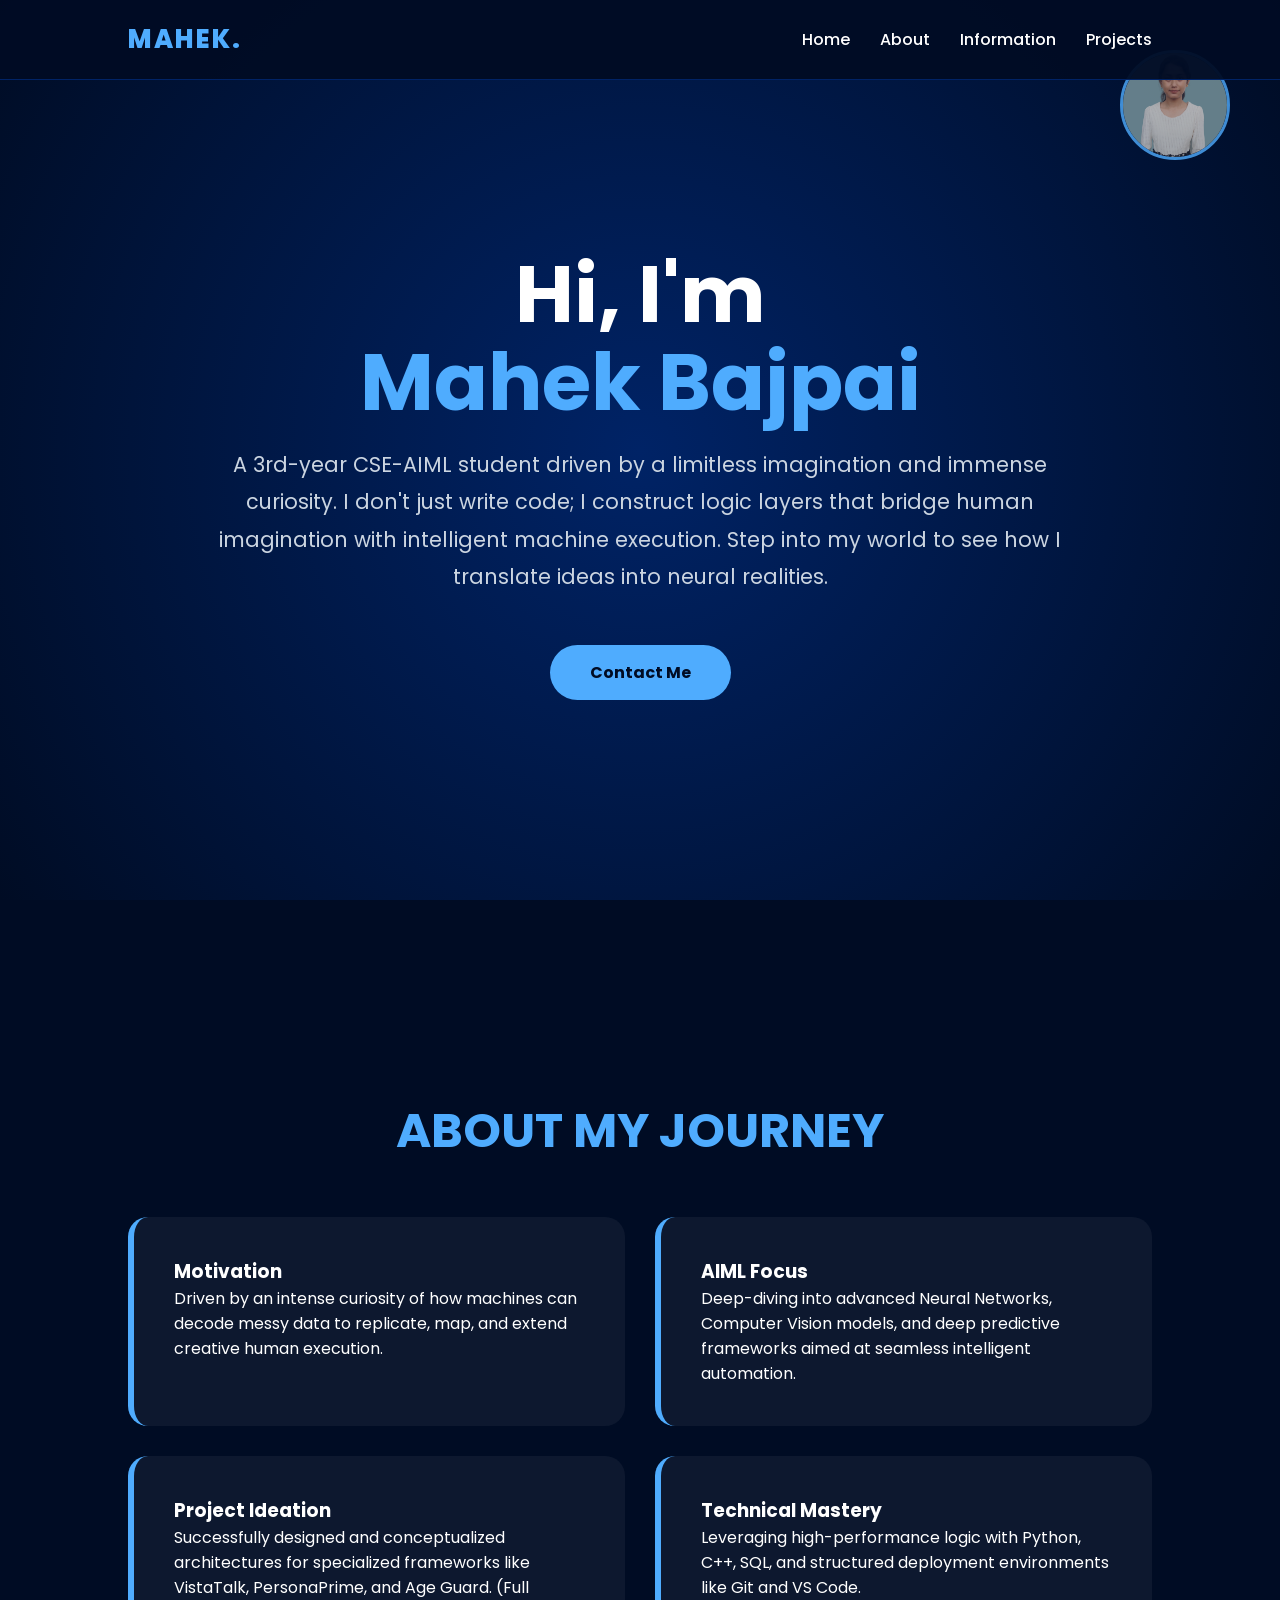
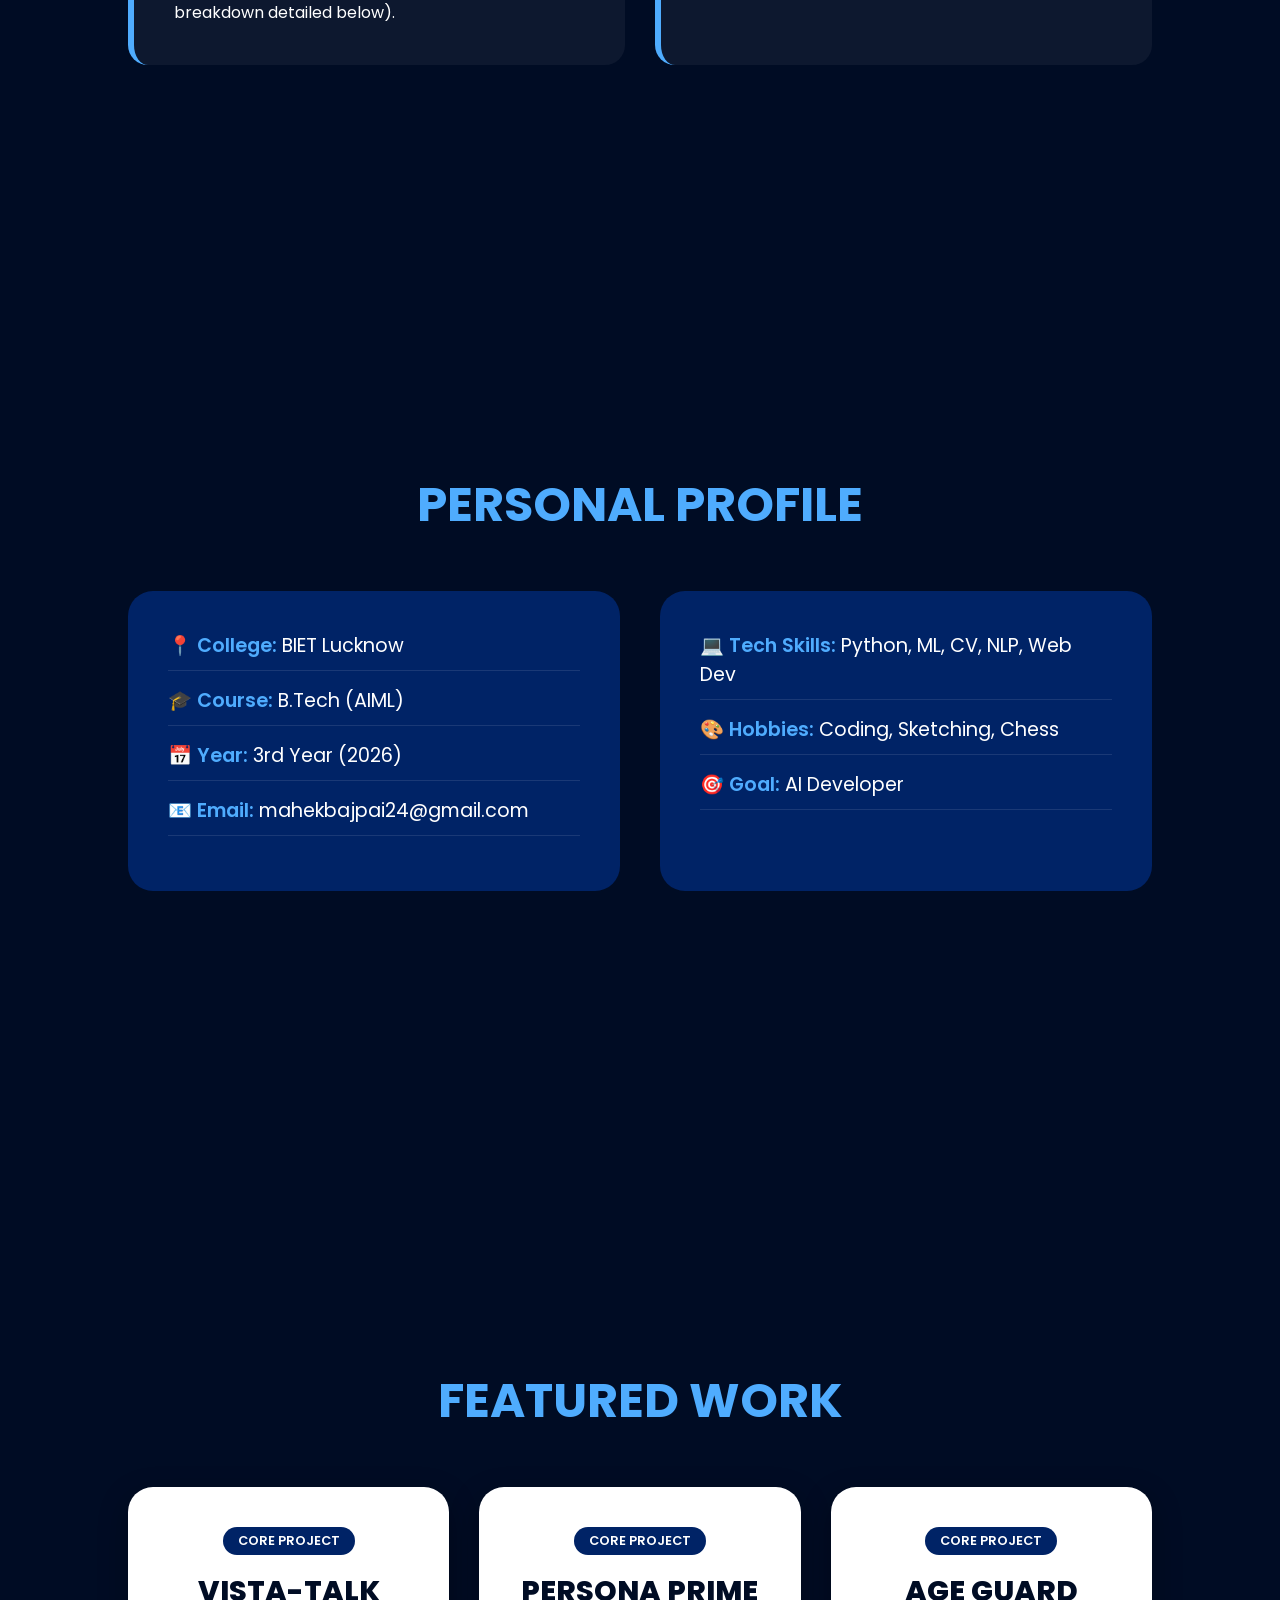
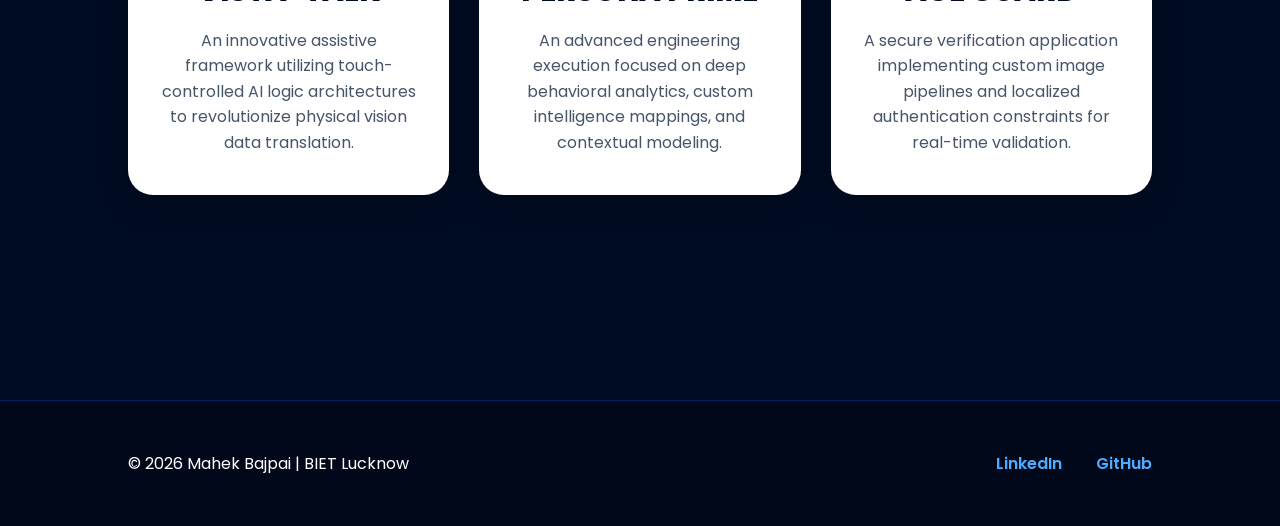
==== index.html @ 1ddf237e "Rename portfolio.html to index.html" ====
<!DOCTYPE html>
<html lang="en">
<head>
    <meta charset="UTF-8">
    <meta name="viewport" content="width=device-width, initial-scale=1.0">
    <title>Mahek Bajpai | Portfolio</title>
    <link rel="stylesheet" href="style.css">
    <link href="https://fonts.googleapis.com/css2?family=Poppins:wght@300;400;600;800&display=swap" rel="stylesheet">
</head>
<body>

    <nav>
        <div class="logo">MAHEK.</div>
        <ul>
            <li><a href="#home">Home</a></li>
            <li><a href="#about">About</a></li>
            <li><a href="#info">Information</a></li>
            <li><a href="#projects">Projects</a></li>
        </ul>
    </nav>

    <section class="hero" id="home">
        <div class="hero-container">
            <div class="hero-text-center">
                <h1>Hi, I'm <br><span>Mahek Bajpai</span> </h1>
                <p>A 3rd-year CSE-AIML student driven by a limitless imagination and immense curiosity. I don't just write code; I construct logic layers that bridge human imagination with intelligent machine execution. Step into my world to see how I translate ideas into neural realities.</p>
                <div class="hero-btns">
                    <a href="mailto:mahekbajpai24@gmail.com" class="btn">Contact Me</a>
                </div>
            </div>
            <div class="hero-image-mini">
                <img src="tria.jpg.png" alt="Mahek">
            </div>
        </div>
    </section>

    <section class="about" id="about">
        <h2 class="section-title">About My Journey</h2>
        <div class="about-grid">
            <div class="about-card">
                <h3>Motivation</h3>
                <p>Driven by an intense curiosity of how machines can decode messy data to replicate, map, and extend creative human execution.</p>
            </div>
            <div class="about-card">
                <h3>AIML Focus</h3>
                <p>Deep-diving into advanced Neural Networks, Computer Vision models, and deep predictive frameworks aimed at seamless intelligent automation.</p>
            </div>
            <div class="about-card">
                <h3>Project Ideation</h3>
                <p>Successfully designed and conceptualized architectures for specialized frameworks like VistaTalk, PersonaPrime, and Age Guard. (Full breakdown detailed below).</p>
            </div>
            <div class="about-card">
                <h3>Technical Mastery</h3>
                <p>Leveraging high-performance logic with Python, C++, SQL, and structured deployment environments like Git and VS Code.</p>
            </div>
        </div>
    </section>

    <section class="info-section" id="info">
        <h2 class="section-title">Personal Profile</h2>
        <div class="info-container">
            <div class="info-box">
                <div class="info-row"><span>📍 College:</span> BIET Lucknow</div>
                <div class="info-row"><span>🎓 Course:</span> B.Tech (AIML)</div>
                <div class="info-row"><span>📅 Year:</span> 3rd Year (2026)</div>
                <div class="info-row"><span>📧 Email:</span> mahekbajpai24@gmail.com</div>
            </div>
            <div class="info-box">
                <div class="info-row"><span>💻 Tech Skills:</span> Python, ML, CV, NLP, Web Dev</div>
                <div class="info-row"><span>🎨 Hobbies:</span> Coding, Sketching, Chess</div>
                <div class="info-row"><span>🎯 Goal:</span> AI Developer</div>
            </div>
        </div>
    </section>

    <section class="projects" id="projects">
        <h2 class="section-title">Featured Work</h2>
        <div class="project-grid-container">
            <div class="pro-card">
                <div class="pro-tag">Core Project</div>
                <h3>VISTA-TALK</h3>
                <p>An innovative assistive framework utilizing touch-controlled AI logic architectures to revolutionize physical vision data translation.</p>
            </div>
            <div class="pro-card">
                <div class="pro-tag">Core Project</div>
                <h3>PERSONA PRIME</h3>
                <p>An advanced engineering execution focused on deep behavioral analytics, custom intelligence mappings, and contextual modeling.</p>
            </div>
            <div class="pro-card">
                <div class="pro-tag">Core Project</div>
                <h3>AGE GUARD</h3>
                <p>A secure verification application implementing custom image pipelines and localized authentication constraints for real-time validation.</p>
            </div>
        </div>
    </section>

    <footer>
        <div class="footer-wrap">
            <p>&copy; 2026 Mahek Bajpai | BIET Lucknow</p>
            <div class="footer-socials">
                <a href="https://linkedin.com/in/mahek-bajpai-96304b403" target="_blank">LinkedIn</a>
                <a href="https://github.com/logiclayer0" target="_blank">GitHub</a>
            </div>
        </div>
    </footer>

</body>
</html>
---- style.css ----
* {
    margin: 0;
    padding: 0;
    box-sizing: border-box;
    font-family: 'Poppins', sans-serif;
}

html {
    scroll-behavior: smooth;
}

:root {
    --primary: #002366;
    --secondary: #000c24;
    --accent: #4facfe;
}

body {
    background-color: var(--secondary);
    color: white;
}

nav {
    position: fixed;
    top: 0;
    width: 100%;
    display: flex;
    justify-content: space-between;
    align-items: center;
    padding: 20px 10%;
    background: rgba(0, 12, 36, 0.95);
    border-bottom: 1px solid var(--primary);
    z-index: 1000;
}

.logo {
    color: var(--accent);
    font-weight: 800;
    font-size: 1.6rem;
    letter-spacing: 2px;
}

nav ul {
    display: flex;
    list-style: none;
    gap: 30px;
}

nav ul li a {
    text-decoration: none;
    color: white;
    font-weight: 500;
    transition: 0.3s;
}

nav ul li a:hover {
    color: var(--accent);
}

section {
    min-height: 100vh;
    padding: 100px 10% 40px;
    display: flex;
    flex-direction: column;
    align-items: center;
    justify-content: center;
}

.section-title {
    font-size: 3rem;
    color: var(--accent);
    margin-bottom: 50px;
    text-transform: uppercase;
    text-align: center;
}

/* Original Hero Layout with Corner Photo */
.hero {
    background: radial-gradient(circle at center, var(--primary), var(--secondary));
    text-align: center;
    position: relative;
}

.hero-container {
    display: flex;
    flex-direction: column;
    align-items: center;
    justify-content: center;
    width: 100%;
    height: 100%;
}

.hero-text-center {
    max-width: 900px;
    z-index: 2;
}

.hero-text-center h1 {
    font-size: 5rem;
    line-height: 1.1;
    margin-bottom: 20px;
}

.hero-text-center h1 span {
    color: var(--accent);
}

.hero-text-center p {
    font-size: 1.3rem;
    color: #cbd5e1;
    line-height: 1.8;
    margin-bottom: 40px;
}

.hero-image-mini {
    position: absolute;
    top: 50px;
    right: 50px;
}

.hero-image-mini img {
    width: 110px;
    height: 110px;
    border-radius: 50%;
    border: 3px solid var(--accent);
    object-fit: cover;
    opacity: 0.8;
    transition: 0.4s;
}

.hero-image-mini img:hover {
    opacity: 1;
    transform: scale(1.1);
}

/* About Grid Styles */
.about-grid {
    display: grid;
    grid-template-columns: repeat(2, 1fr);
    gap: 30px;
    width: 100%;
}

.about-card {
    background: rgba(255, 255, 255, 0.05);
    padding: 40px;
    border-radius: 20px;
    border-left: 6px solid var(--accent);
    transition: 0.4s;
}

.about-card:hover {
    background: var(--primary);
    transform: translateY(-10px);
}

/* Info Section Styles */
.info-container {
    display: flex;
    gap: 40px;
    width: 100%;
}

.info-box {
    background: var(--primary);
    padding: 40px;
    border-radius: 25px;
    flex: 1;
}

.info-row {
    font-size: 1.2rem;
    margin-bottom: 15px;
    padding-bottom: 10px;
    border-bottom: 1px solid rgba(255, 255, 255, 0.1);
}

.info-row span {
    color: var(--accent);
    font-weight: 600;
}

/* Projects Section Grid Container */
.project-grid-container {
    display: grid;
    grid-template-columns: repeat(auto-fit, minmax(300px, 1fr));
    gap: 30px;
    width: 100%;
    max-width: 1200px;
}

.pro-card {
    background: white;
    color: var(--secondary);
    padding: 40px 30px;
    border-radius: 25px;
    text-align: center;
    transition: 0.4s;
    display: flex;
    flex-direction: column;
    justify-content: center;
    align-items: center;
    box-shadow: 0 10px 30px rgba(0, 0, 0, 0.3);
}

.pro-card:hover {
    transform: translateY(-5px);
    box-shadow: 0 15px 35px rgba(79, 172, 254, 0.2);
}

.pro-tag {
    background: var(--primary);
    color: white;
    padding: 5px 15px;
    border-radius: 20px;
    font-size: 0.8rem;
    font-weight: 600;
    margin-bottom: 15px;
    text-transform: uppercase;
}

.pro-card h3 {
    margin-bottom: 15px;
    font-size: 1.8rem;
    color: var(--secondary);
    font-weight: 800;
}

.pro-card p {
    font-size: 1rem;
    line-height: 1.6;
    color: #475569;
}

/* Button Component Base Styles */
.btn {
    display: inline-block;
    text-decoration: none;
    padding: 15px 40px;
    background: var(--accent);
    color: var(--secondary);
    border: none;
    border-radius: 50px;
    font-weight: bold;
    cursor: pointer;
    margin: 10px 0;
    transition: 0.3s;
}

.btn:hover {
    transform: translateY(-3px);
    box-shadow: 0 10px 20px rgba(79, 172, 254, 0.4);
}

/* Footer Element Area */
footer {
    padding: 50px 10%;
    background: #00081a;
    border-top: 1px solid var(--primary);
    width: 100%;
}

.footer-wrap {
    display: flex;
    justify-content: space-between;
    align-items: center;
}

.footer-socials a {
    color: var(--accent);
    text-decoration: none;
    margin-left: 30px;
    font-weight: 600;
    transition: 0.3s;
}

.footer-socials a:hover {
    text-shadow: 0 0 10px var(--accent);
}

/* Media Queries for Strict Responsiveness */
@media (max-width: 968px) {
    .hero-text-center h1 {
        font-size: 3.5rem;
    }
    .hero-image-mini {
        position: static;
        margin-bottom: 20px;
    }
    .hero-container {
        flex-direction: column-reverse;
    }
}

@media (max-width: 768px) {
    .about-grid, .info-container {
        grid-template-columns: 1fr;
        flex-direction: column;
    }
    .footer-wrap {
        flex-direction: column;
        gap: 20px;
    }
}
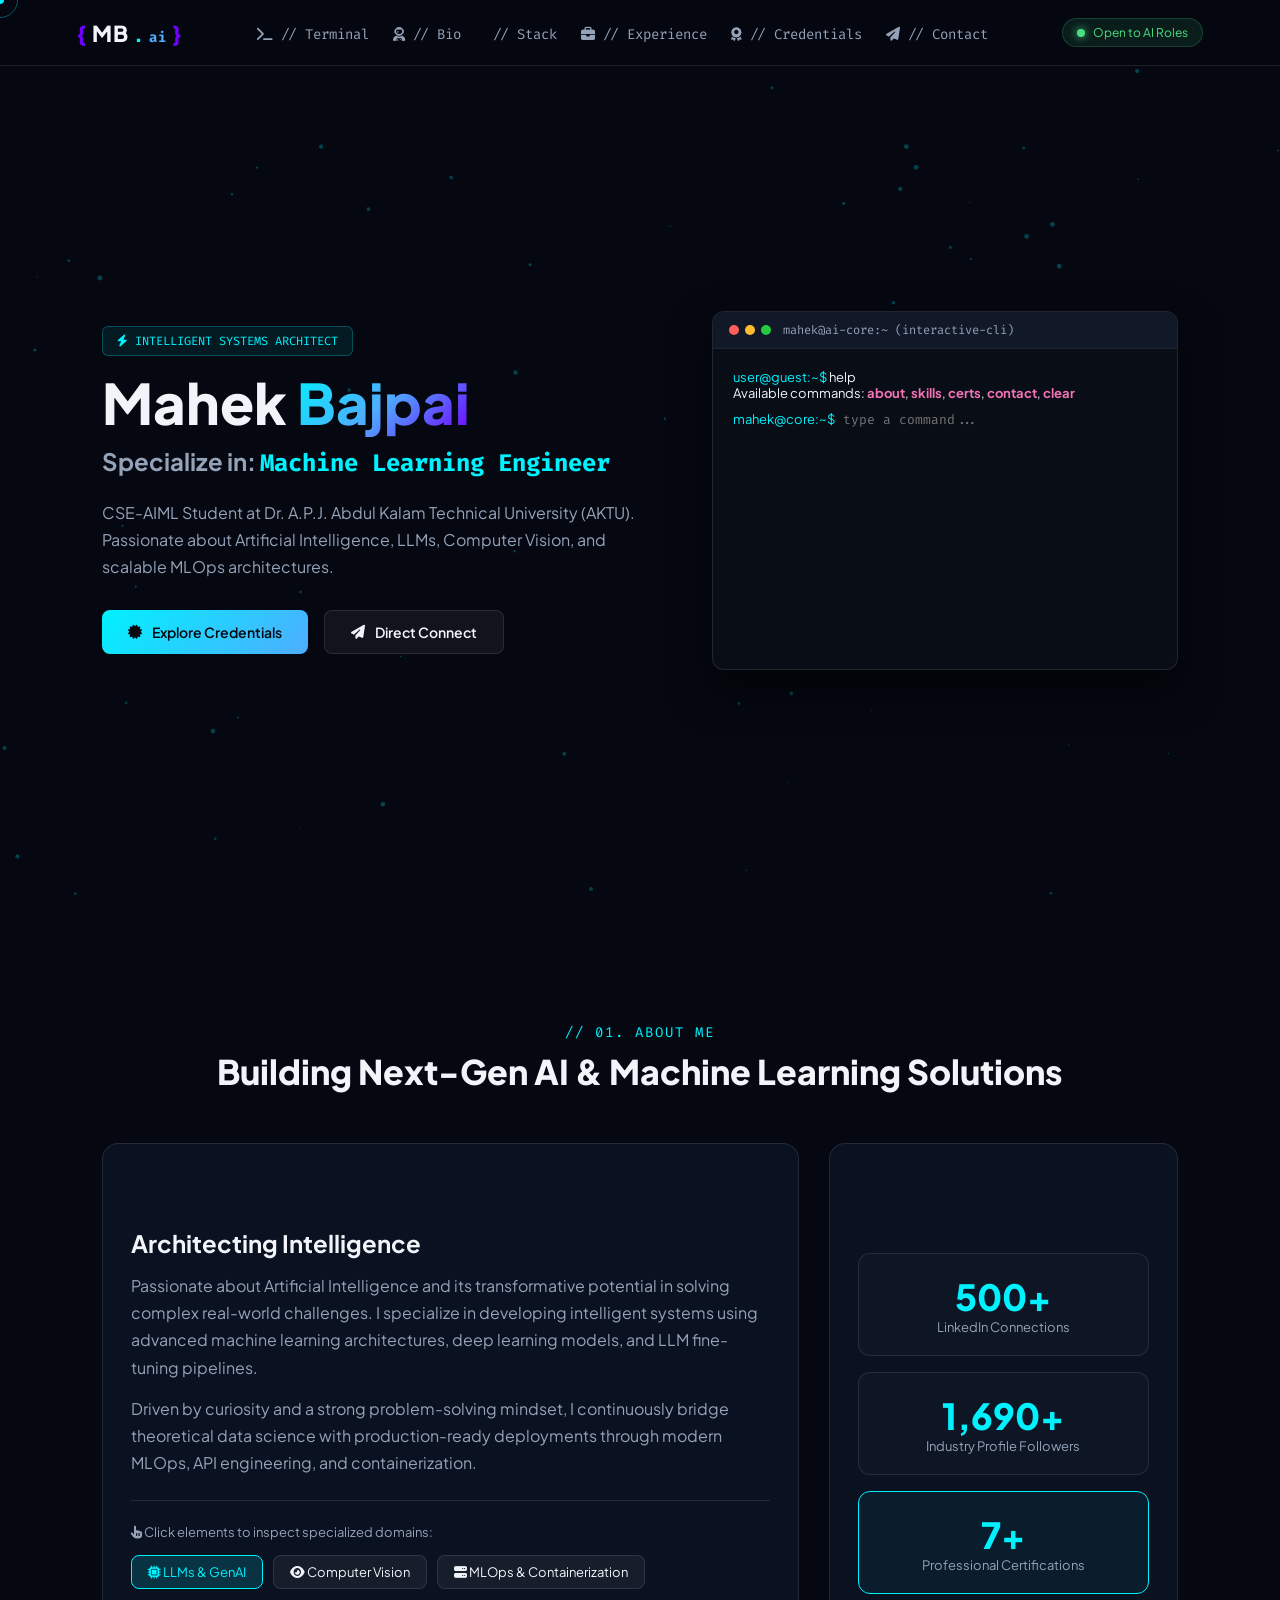
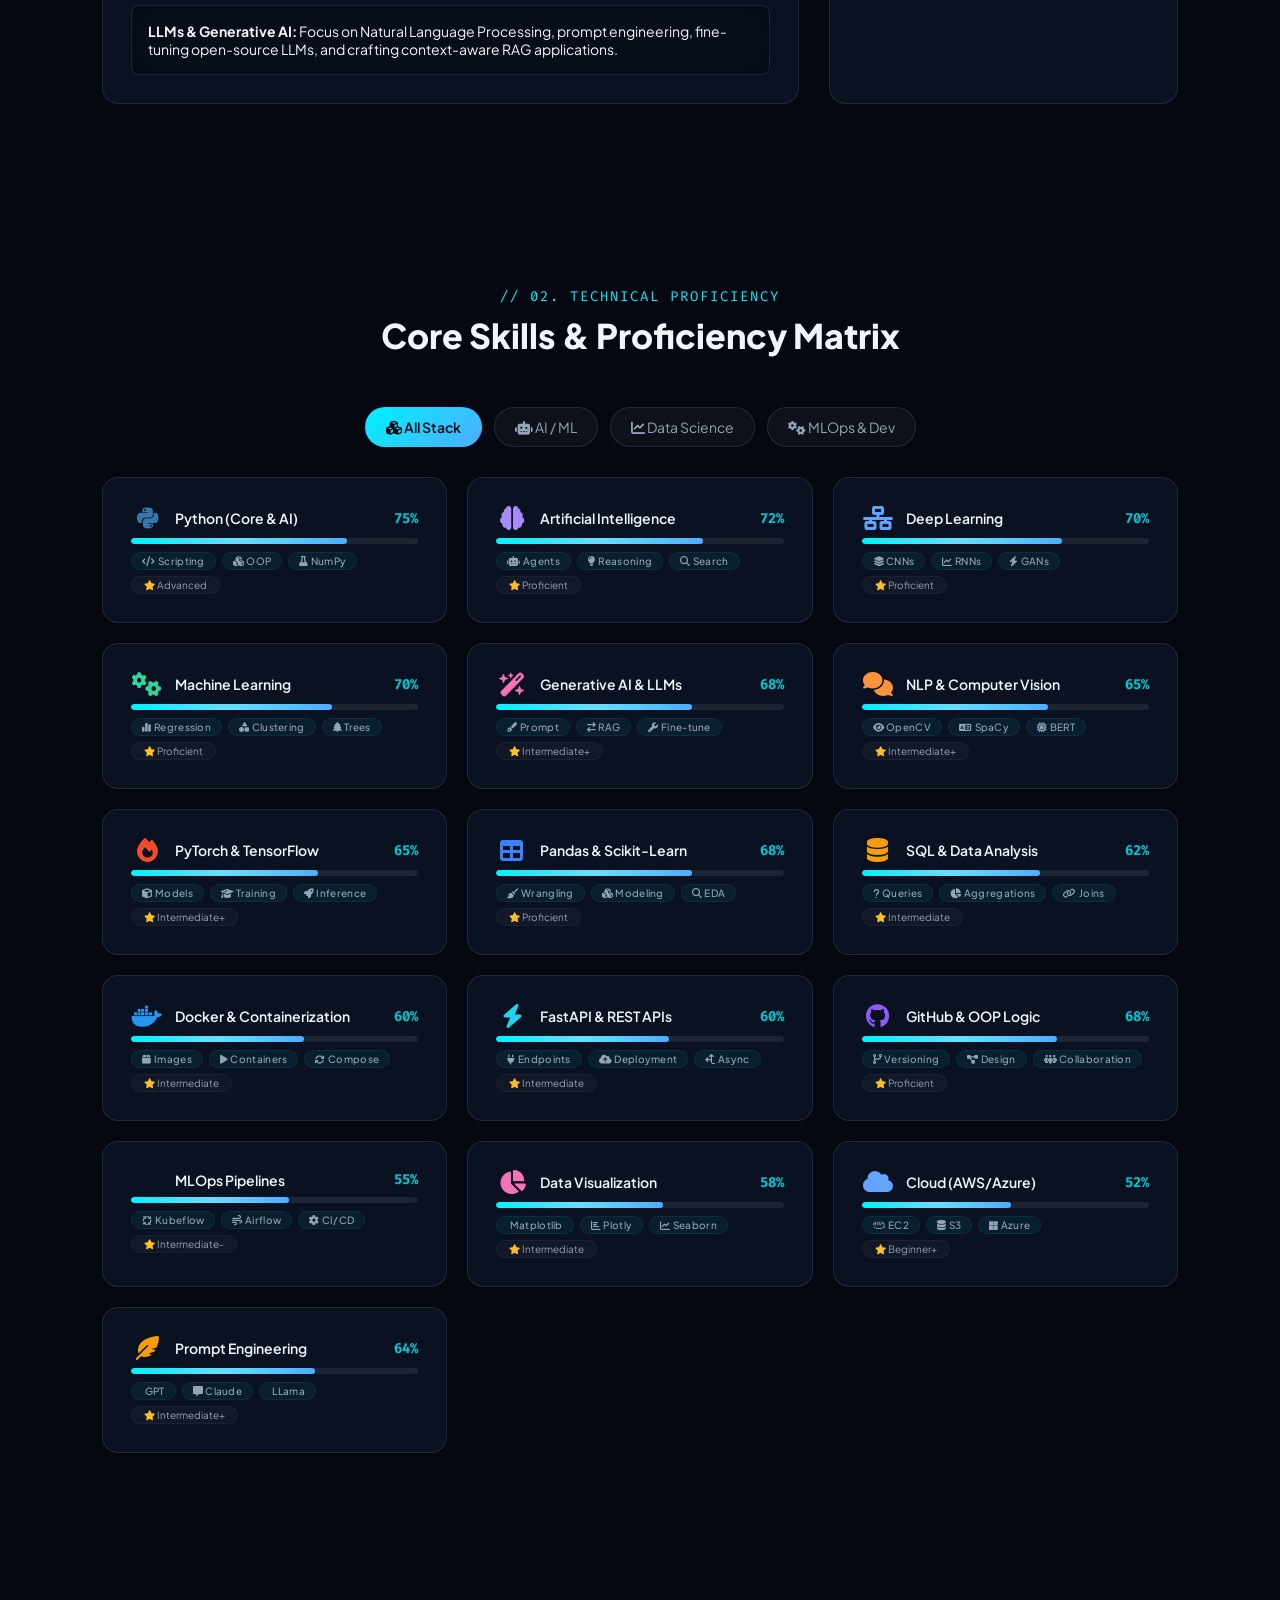
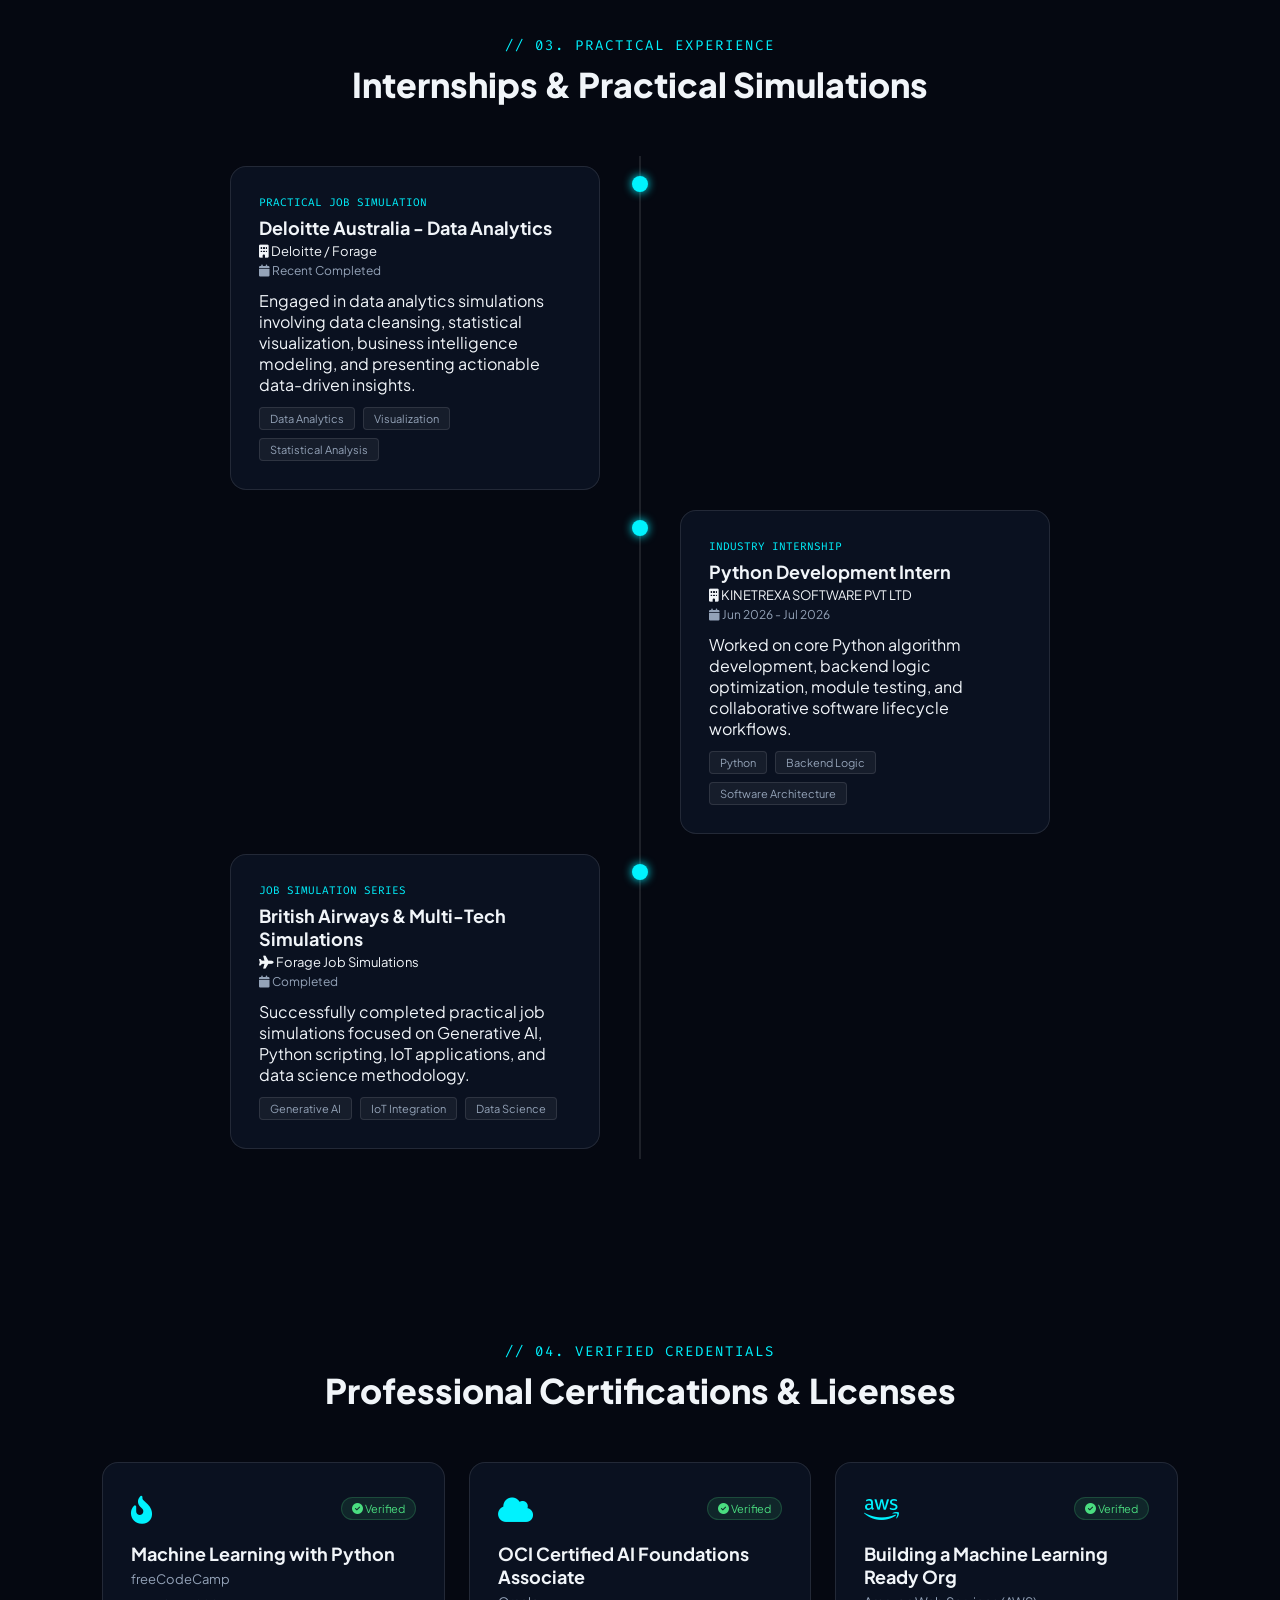
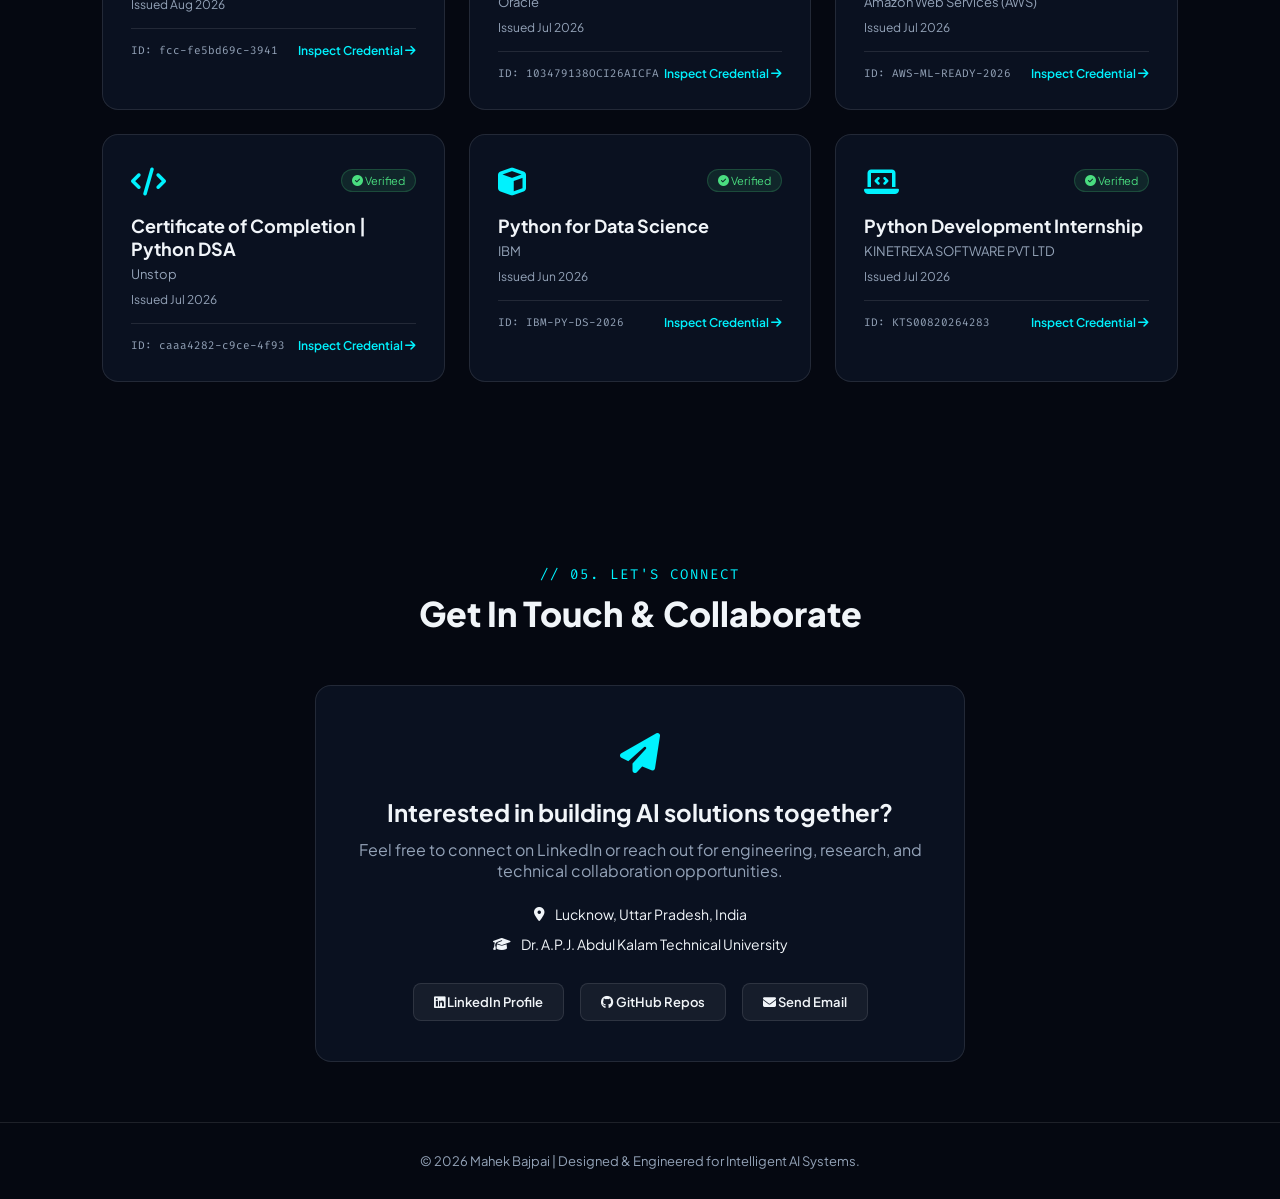
==== commit 4d28799d: "Update index.html" ====
--- a/index.html
+++ b/index.html
@@ -3,106 +3,1722 @@
 <head>
     <meta charset="UTF-8">
     <meta name="viewport" content="width=device-width, initial-scale=1.0">
-    <title>Mahek Bajpai | Portfolio</title>
-    <link rel="stylesheet" href="style.css">
-    <link href="https://fonts.googleapis.com/css2?family=Poppins:wght@300;400;600;800&display=swap" rel="stylesheet">
+    <title>Mahek Bajpai | AI & ML Specialist</title>
+    <link rel="stylesheet" href="https://cdnjs.cloudflare.com/ajax/libs/font-awesome/6.4.0/css/all.min.css">
+    <link href="https://fonts.googleapis.com/css2?family=Fira+Code:wght@400;500;700&family=Plus+Jakarta+Sans:wght@300;400;600;800&display=swap" rel="stylesheet">
+    <style>
+        :root {
+            --bg-color: #050811;
+            --card-bg: rgba(15, 23, 42, 0.65);
+            --card-border: rgba(255, 255, 255, 0.1);
+            --primary: #00f2fe;
+            --primary-glow: rgba(0, 242, 254, 0.35);
+            --secondary: #4facfe;
+            --accent-purple: #7000ff;
+            --text: #f1f5f9;
+            --text-dim: #94a3b8;
+            --font-main: 'Plus Jakarta Sans', sans-serif;
+            --font-code: 'Fira Code', monospace;
+        }
+
+        * {
+            margin: 0;
+            padding: 0;
+            box-sizing: border-box;
+            font-family: var(--font-main);
+            scroll-behavior: smooth;
+        }
+
+        body {
+            background-color: var(--bg-color);
+            color: var(--text);
+            overflow-x: hidden;
+            position: relative;
+        }
+
+        #cursor-dot, #cursor-outline {
+            pointer-events: none;
+            position: fixed;
+            top: 0;
+            left: 0;
+            transform: translate(-50%, -50%);
+            border-radius: 50%;
+            z-index: 9999;
+            transition: transform 0.15s ease-out, opacity 0.15s ease-out;
+        }
+
+        #cursor-dot {
+            width: 8px;
+            height: 8px;
+            background-color: var(--primary);
+        }
+
+        #cursor-outline {
+            width: 36px;
+            height: 36px;
+            border: 1px solid var(--primary-glow);
+        }
+
+        #bg-canvas {
+            position: fixed;
+            top: 0;
+            left: 0;
+            width: 100vw;
+            height: 100vh;
+            z-index: -1;
+        }
+
+        .navbar {
+            display: flex;
+            justify-content: space-between;
+            align-items: center;
+            padding: 18px 6%;
+            position: fixed;
+            width: 100%;
+            top: 0;
+            background: rgba(5, 8, 17, 0.85);
+            backdrop-filter: blur(16px);
+            border-bottom: 1px solid var(--card-border);
+            z-index: 1000;
+        }
+
+        .logo {
+            font-size: 22px;
+            font-weight: 800;
+            letter-spacing: 1px;
+        }
+
+        .logo-bracket { color: var(--accent-purple); }
+        .logo-dot { color: var(--primary); }
+        .logo-tag { color: var(--secondary); font-size: 14px; font-family: var(--font-code); }
+
+        .nav-links {
+            display: flex;
+            list-style: none;
+            gap: 24px;
+        }
+
+        .nav-links a {
+            color: var(--text-dim);
+            text-decoration: none;
+            font-size: 14px;
+            font-family: var(--font-code);
+            transition: 0.3s;
+        }
+
+        .nav-links a:hover {
+            color: var(--primary);
+        }
+
+        .status-indicator {
+            font-size: 12px;
+            color: #4ade80;
+            background: rgba(74, 222, 128, 0.1);
+            border: 1px solid rgba(74, 222, 128, 0.2);
+            padding: 6px 14px;
+            border-radius: 20px;
+            display: inline-flex;
+            align-items: center;
+            gap: 8px;
+        }
+
+        .pulse {
+            width: 8px;
+            height: 8px;
+            background-color: #4ade80;
+            border-radius: 50%;
+            box-shadow: 0 0 8px #4ade80;
+            animation: pulse-animation 1.5s infinite;
+        }
+
+        @keyframes pulse-animation {
+            0% { transform: scale(0.95); opacity: 0.7; }
+            50% { transform: scale(1.2); opacity: 1; }
+            100% { transform: scale(0.95); opacity: 0.7; }
+        }
+
+        section {
+            padding: 120px 8% 60px;
+        }
+
+        .section-header {
+            text-align: center;
+            margin-bottom: 50px;
+        }
+
+        .sub-title {
+            font-family: var(--font-code);
+            color: var(--primary);
+            font-size: 14px;
+            letter-spacing: 2px;
+        }
+
+        .main-title {
+            font-size: 34px;
+            font-weight: 800;
+            margin-top: 8px;
+        }
+
+        .glass-card {
+            background: var(--card-bg);
+            border: 1px solid var(--card-border);
+            backdrop-filter: blur(16px);
+            border-radius: 16px;
+            padding: 28px;
+            transition: all 0.4s cubic-bezier(0.175, 0.885, 0.32, 1.275);
+        }
+
+        .glass-card:hover {
+            border-color: var(--primary);
+            box-shadow: 0 10px 30px -10px var(--primary-glow);
+            transform: translateY(-6px);
+        }
+
+        .hero-section {
+            min-height: 100vh;
+            display: flex;
+            align-items: center;
+            padding-top: 140px;
+        }
+
+        .hero-container {
+            display: grid;
+            grid-template-columns: 1.1fr 0.9fr;
+            gap: 40px;
+            width: 100%;
+            align-items: center;
+        }
+
+        .badge-glitch {
+            display: inline-block;
+            font-family: var(--font-code);
+            font-size: 12px;
+            color: var(--primary);
+            background: rgba(0, 242, 254, 0.08);
+            border: 1px solid rgba(0, 242, 254, 0.25);
+            padding: 6px 14px;
+            border-radius: 6px;
+            margin-bottom: 16px;
+        }
+
+        .hero-text-side h1 {
+            font-size: 56px;
+            font-weight: 800;
+            line-height: 1.1;
+            margin-bottom: 12px;
+        }
+
+        .gradient-text {
+            background: linear-gradient(135deg, var(--primary), var(--secondary), var(--accent-purple));
+            -webkit-background-clip: text;
+            -webkit-text-fill-color: transparent;
+        }
+
+        .hero-text-side h2 {
+            font-size: 24px;
+            color: var(--text-dim);
+            margin-bottom: 20px;
+        }
+
+        .typing-prefix { color: var(--text-dim); }
+        .typing-text { color: var(--primary); font-family: var(--font-code); }
+
+        .hero-bio-short {
+            color: var(--text-dim);
+            font-size: 16px;
+            line-height: 1.7;
+            margin-bottom: 30px;
+        }
+
+        .hero-actions {
+            display: flex;
+            gap: 16px;
+        }
+
+        .btn {
+            padding: 12px 26px;
+            border-radius: 8px;
+            text-decoration: none;
+            font-weight: 600;
+            font-size: 14px;
+            display: inline-flex;
+            align-items: center;
+            gap: 10px;
+            transition: 0.3s;
+            cursor: pointer;
+        }
+
+        .primary-btn {
+            background: linear-gradient(135deg, var(--primary), var(--secondary));
+            color: #050811;
+            border: none;
+        }
+
+        .primary-btn:hover {
+            box-shadow: 0 0 20px var(--primary-glow);
+            transform: translateY(-2px);
+        }
+
+        .glass-btn {
+            background: rgba(255, 255, 255, 0.05);
+            border: 1px solid var(--card-border);
+            color: var(--text);
+        }
+
+        .glass-btn:hover {
+            border-color: var(--primary);
+            color: var(--primary);
+        }
+
+        .terminal-window {
+            background: #090d16;
+            border: 1px solid var(--card-border);
+            border-radius: 12px;
+            overflow: hidden;
+            box-shadow: 0 20px 40px rgba(0, 0, 0, 0.6);
+        }
+
+        .terminal-header {
+            background: #111827;
+            padding: 10px 16px;
+            display: flex;
+            align-items: center;
+            gap: 12px;
+            border-bottom: 1px solid rgba(255, 255, 255, 0.05);
+        }
+
+        .term-dots { display: flex; gap: 6px; }
+        .dot { width: 10px; height: 10px; border-radius: 50%; }
+        .dot.red { background-color: #ff5f56; }
+        .dot.yellow { background-color: #ffbd2e; }
+        .dot.green { background-color: #27c93f; }
+
+        .term-title {
+            font-family: var(--font-code);
+            font-size: 12px;
+            color: var(--text-dim);
+        }
+
+        .terminal-body {
+            padding: 20px;
+            font-family: var(--font-code);
+            font-size: 13px;
+            height: 320px;
+            overflow-y: auto;
+        }
+
+        .term-prompt { color: var(--primary); }
+        .cmd-tag { color: #f472b6; font-weight: bold; }
+
+        .term-input-line {
+            display: flex;
+            align-items: center;
+            gap: 8px;
+            margin-top: 10px;
+        }
+
+        #term-input {
+            background: transparent;
+            border: none;
+            outline: none;
+            color: var(--text);
+            font-family: var(--font-code);
+            font-size: 13px;
+            width: 100%;
+        }
+
+        .about-grid {
+            display: grid;
+            grid-template-columns: 2fr 1fr;
+            gap: 30px;
+        }
+
+        .bio-icon {
+            font-size: 32px;
+            color: var(--primary);
+            margin-bottom: 16px;
+        }
+
+        .main-bio-card h3 {
+            font-size: 24px;
+            margin-bottom: 14px;
+        }
+
+        .main-bio-card p {
+            color: var(--text-dim);
+            line-height: 1.7;
+            margin-bottom: 14px;
+        }
+
+        .interactive-bio-triggers {
+            margin-top: 24px;
+            border-top: 1px solid var(--card-border);
+            padding-top: 20px;
+        }
+
+        .trigger-hint {
+            font-size: 13px;
+            color: var(--primary);
+            margin-bottom: 12px !important;
+        }
+
+        .bio-tags {
+            display: flex;
+            gap: 10px;
+            flex-wrap: wrap;
+            margin-bottom: 16px;
+        }
+
+        .bio-clickable-tag {
+            background: rgba(255, 255, 255, 0.05);
+            border: 1px solid var(--card-border);
+            padding: 8px 16px;
+            border-radius: 8px;
+            font-size: 13px;
+            cursor: pointer;
+            transition: 0.3s;
+        }
+
+        .bio-clickable-tag.active, .bio-clickable-tag:hover {
+            background: rgba(0, 242, 254, 0.15);
+            border-color: var(--primary);
+            color: var(--primary);
+        }
+
+        .bio-detail-box {
+            background: rgba(0, 0, 0, 0.3);
+            padding: 16px;
+            border-radius: 8px;
+        }
+
+        .bio-content-panel {
+            display: none;
+            font-size: 14px;
+            color: var(--text);
+        }
+
+        .bio-content-panel.active {
+            display: block;
+        }
+
+        .stat-cards-column {
+            display: flex;
+            flex-direction: column;
+            gap: 16px;
+            justify-content: center;
+        }
+
+        .mini-stat-box {
+            background: rgba(255, 255, 255, 0.02);
+            border: 1px solid var(--card-border);
+            border-radius: 12px;
+            padding: 20px;
+            text-align: center;
+        }
+
+        .highlight-box {
+            border-color: var(--primary);
+            background: rgba(0, 242, 254, 0.05);
+        }
+
+        .stat-number {
+            font-size: 36px;
+            font-weight: 800;
+            color: var(--primary);
+        }
+
+        .stat-label {
+            font-size: 13px;
+            color: var(--text-dim);
+        }
+
+        /* ===== CREATIVE SKILLS SECTION ===== */
+        .skill-category-tabs {
+            display: flex;
+            justify-content: center;
+            gap: 12px;
+            margin-bottom: 30px;
+            flex-wrap: wrap;
+        }
+
+        .tab-btn {
+            background: rgba(255, 255, 255, 0.04);
+            border: 1px solid var(--card-border);
+            color: var(--text-dim);
+            padding: 10px 20px;
+            border-radius: 30px;
+            cursor: pointer;
+            transition: 0.3s;
+            font-size: 14px;
+        }
+
+        .tab-btn.active, .tab-btn:hover {
+            background: linear-gradient(135deg, var(--primary), var(--secondary));
+            color: #050811;
+            border-color: transparent;
+            font-weight: 600;
+        }
+
+        .skills-matrix-grid {
+            display: grid;
+            grid-template-columns: repeat(auto-fit, minmax(280px, 1fr));
+            gap: 20px;
+        }
+
+        .skill-matrix-card {
+            position: relative;
+            overflow: hidden;
+            transition: all 0.4s cubic-bezier(0.175, 0.885, 0.32, 1.275);
+            cursor: default;
+        }
+
+        .skill-matrix-card:hover {
+            transform: translateY(-8px) scale(1.02);
+            border-color: var(--primary);
+            box-shadow: 0 15px 40px -12px var(--primary-glow);
+        }
+
+        .skill-matrix-card::before {
+            content: '';
+            position: absolute;
+            top: -50%;
+            left: -50%;
+            width: 200%;
+            height: 200%;
+            background: conic-gradient(from 0deg, transparent, rgba(0, 242, 254, 0.03), transparent, rgba(0, 242, 254, 0.03), transparent);
+            animation: rotate-border 8s linear infinite;
+            opacity: 0;
+            transition: opacity 0.4s;
+        }
+
+        .skill-matrix-card:hover::before {
+            opacity: 1;
+        }
+
+        @keyframes rotate-border {
+            0% { transform: rotate(0deg); }
+            100% { transform: rotate(360deg); }
+        }
+
+        .skill-matrix-card .skill-content {
+            position: relative;
+            z-index: 1;
+        }
+
+        .skill-head {
+            display: flex;
+            align-items: center;
+            gap: 12px;
+            margin-bottom: 4px;
+        }
+
+        .skill-logo {
+            font-size: 24px;
+            width: 32px;
+            text-align: center;
+            transition: transform 0.3s;
+        }
+
+        .skill-matrix-card:hover .skill-logo {
+            transform: scale(1.2) rotate(-10deg);
+        }
+
+        .python-color { color: #3776AB; }
+        .docker-color { color: #2496ED; }
+        .pytorch-color { color: #EE4C2C; }
+
+        .skill-name {
+            font-weight: 600;
+            font-size: 14px;
+            flex-grow: 1;
+        }
+
+        .skill-perc {
+            font-family: var(--font-code);
+            font-size: 14px;
+            font-weight: 700;
+            color: var(--primary);
+            opacity: 0.8;
+            transition: opacity 0.3s;
+        }
+
+        .skill-matrix-card:hover .skill-perc {
+            opacity: 1;
+        }
+
+        .progress-bar {
+            width: 100%;
+            height: 6px;
+            background: rgba(255, 255, 255, 0.08);
+            border-radius: 4px;
+            overflow: hidden;
+            margin: 8px 0;
+        }
+
+        .progress-fill {
+            height: 100%;
+            background: linear-gradient(90deg, var(--primary), var(--secondary));
+            border-radius: 4px;
+            transition: width 0.8s cubic-bezier(0.175, 0.885, 0.32, 1.275);
+            position: relative;
+        }
+
+        .progress-fill::after {
+            content: '';
+            position: absolute;
+            top: 0;
+            left: 0;
+            right: 0;
+            bottom: 0;
+            background: linear-gradient(90deg, transparent, rgba(255,255,255,0.3), transparent);
+            animation: shimmer 2s infinite;
+        }
+
+        @keyframes shimmer {
+            0% { transform: translateX(-100%); }
+            100% { transform: translateX(100%); }
+        }
+
+        .skill-tags {
+            display: flex;
+            gap: 6px;
+            flex-wrap: wrap;
+            margin-top: 8px;
+        }
+
+        .skill-tag {
+            font-size: 10px;
+            padding: 2px 10px;
+            background: rgba(0, 242, 254, 0.06);
+            border: 1px solid rgba(0, 242, 254, 0.08);
+            border-radius: 12px;
+            color: var(--text-dim);
+            transition: all 0.3s;
+            font-weight: 500;
+            letter-spacing: 0.3px;
+        }
+
+        .skill-matrix-card:hover .skill-tag {
+            background: rgba(0, 242, 254, 0.12);
+            border-color: rgba(0, 242, 254, 0.2);
+            color: var(--text);
+        }
+
+        .skill-level {
+            font-size: 10px;
+            color: var(--text-dim);
+            display: inline-block;
+            margin-top: 6px;
+            padding: 2px 12px;
+            border-radius: 10px;
+            background: rgba(255, 255, 255, 0.03);
+            border: 1px solid rgba(255, 255, 255, 0.04);
+        }
+
+        /* ===== EXPERIENCE ===== */
+        .timeline {
+            position: relative;
+            max-width: 900px;
+            margin: 0 auto;
+        }
+
+        .timeline::after {
+            content: '';
+            position: absolute;
+            width: 2px;
+            background: var(--card-border);
+            top: 0;
+            bottom: 0;
+            left: 50%;
+            margin-left: -1px;
+        }
+
+        .timeline-item {
+            padding: 10px 40px;
+            position: relative;
+            width: 50%;
+        }
+
+        .timeline-item.left { left: 0; }
+        .timeline-item.right { left: 50%; }
+
+        .timeline-dot {
+            width: 16px;
+            height: 16px;
+            background: var(--primary);
+            border-radius: 50%;
+            position: absolute;
+            top: 20px;
+            right: -8px;
+            box-shadow: 0 0 10px var(--primary);
+            z-index: 1;
+        }
+
+        .timeline-item.right .timeline-dot { left: -8px; }
+
+        .exp-badge {
+            font-size: 11px;
+            color: var(--primary);
+            font-family: var(--font-code);
+            text-transform: uppercase;
+            margin-bottom: 6px;
+        }
+
+        .timeline-content h3 { font-size: 18px; margin-bottom: 4px; }
+        .exp-company { font-size: 13px; color: var(--text); display: block; margin-bottom: 4px; }
+        .exp-date { font-size: 12px; color: var(--text-dim); display: block; margin-bottom: 12px; }
+
+        .exp-tags {
+            display: flex;
+            gap: 8px;
+            margin-top: 12px;
+            flex-wrap: wrap;
+        }
+
+        .exp-tags span {
+            background: rgba(255, 255, 255, 0.05);
+            border: 1px solid var(--card-border);
+            font-size: 11px;
+            padding: 4px 10px;
+            border-radius: 4px;
+            color: var(--text-dim);
+        }
+
+        /* ===== CERTIFICATIONS ===== */
+        .certs-grid {
+            display: grid;
+            grid-template-columns: repeat(auto-fit, minmax(300px, 1fr));
+            gap: 24px;
+        }
+
+        .cert-header {
+            display: flex;
+            justify-content: space-between;
+            align-items: center;
+            margin-bottom: 16px;
+        }
+
+        .cert-provider-logo {
+            font-size: 28px;
+            color: var(--primary);
+        }
+
+        .cert-status {
+            font-size: 11px;
+            padding: 4px 10px;
+            border-radius: 12px;
+        }
+
+        .cert-status.verified {
+            background: rgba(74, 222, 128, 0.1);
+            color: #4ade80;
+            border: 1px solid rgba(74, 222, 128, 0.2);
+        }
+
+        .cert-card h3 { font-size: 18px; margin-bottom: 6px; }
+        .cert-issuer { color: var(--text-dim); font-size: 13px; }
+        .cert-date { font-size: 12px; color: var(--text-dim); display: block; margin: 10px 0 16px; }
+
+        .cert-footer {
+            display: flex;
+            justify-content: space-between;
+            align-items: center;
+            border-top: 1px solid var(--card-border);
+            padding-top: 14px;
+        }
+
+        .cert-id { font-family: var(--font-code); font-size: 11px; color: var(--text-dim); }
+
+        .btn-cert-modal {
+            background: transparent;
+            border: none;
+            color: var(--primary);
+            font-size: 12px;
+            cursor: pointer;
+            font-weight: 600;
+        }
+
+        /* ===== CONTACT ===== */
+        .contact-container {
+            max-width: 650px;
+            margin: 0 auto;
+        }
+
+        .contact-card {
+            text-align: center;
+            padding: 40px;
+        }
+
+        .contact-header-icon {
+            font-size: 40px;
+            color: var(--primary);
+            margin-bottom: 20px;
+        }
+
+        .contact-card h3 { font-size: 24px; margin-bottom: 12px; }
+        .contact-card p { color: var(--text-dim); margin-bottom: 24px; }
+
+        .contact-info-list {
+            display: flex;
+            flex-direction: column;
+            gap: 12px;
+            margin-bottom: 30px;
+        }
+
+        .info-item {
+            display: flex;
+            align-items: center;
+            justify-content: center;
+            gap: 10px;
+            color: var(--text);
+            font-size: 14px;
+        }
+
+        .social-links-container {
+            display: flex;
+            justify-content: center;
+            gap: 16px;
+            flex-wrap: wrap;
+        }
+
+        .social-btn {
+            padding: 10px 20px;
+            border-radius: 8px;
+            text-decoration: none;
+            font-size: 13px;
+            font-weight: 600;
+            color: var(--text);
+            background: rgba(255, 255, 255, 0.05);
+            border: 1px solid var(--card-border);
+            transition: 0.3s;
+        }
+
+        .social-btn:hover {
+            border-color: var(--primary);
+            color: var(--primary);
+        }
+
+        /* ===== MODAL ===== */
+        .modal {
+            display: none;
+            position: fixed;
+            z-index: 2000;
+            left: 0;
+            top: 0;
+            width: 100%;
+            height: 100%;
+            background-color: rgba(0, 0, 0, 0.8);
+            backdrop-filter: blur(8px);
+        }
+
+        .modal-content {
+            margin: 10% auto;
+            max-width: 500px;
+            position: relative;
+        }
+
+        .close-modal {
+            position: absolute;
+            right: 20px;
+            top: 15px;
+            font-size: 24px;
+            color: var(--text-dim);
+            cursor: pointer;
+        }
+
+        .modal-header { display: flex; align-items: center; gap: 12px; margin-bottom: 20px; }
+        .modal-icon { font-size: 24px; color: var(--primary); }
+        .modal-body p { margin-bottom: 12px; font-size: 14px; }
+        .code-text { font-family: var(--font-code); color: var(--primary); }
+
+        .modal-drive-box {
+            margin-top: 20px;
+            border-top: 1px solid var(--card-border);
+            padding-top: 16px;
+        }
+
+        footer {
+            padding: 30px 8%;
+            text-align: center;
+            border-top: 1px solid var(--card-border);
+            font-size: 13px;
+            color: var(--text-dim);
+        }
+
+        .reveal {
+            opacity: 0;
+            transform: translateY(40px);
+            transition: all 0.8s ease;
+        }
+
+        .reveal.active {
+            opacity: 1;
+            transform: translateY(0);
+        }
+
+        @media (max-width: 768px) {
+            .hero-container, .about-grid { grid-template-columns: 1fr; }
+            .timeline::after { left: 31px; }
+            .timeline-item { width: 100%; padding-left: 70px; padding-right: 25px; }
+            .timeline-item.right { left: 0%; }
+            .timeline-dot { left: 23px !important; }
+        }
+    </style>
 </head>
-<body>
-
-    <nav>
-        <div class="logo">MAHEK.</div>
-        <ul>
-            <li><a href="#home">Home</a></li>
-            <li><a href="#about">About</a></li>
-            <li><a href="#info">Information</a></li>
-            <li><a href="#projects">Projects</a></li>
+<body class="dark-theme">
+    <div id="cursor-dot"></div>
+    <div id="cursor-outline"></div>
+
+    <canvas id="bg-canvas"></canvas>
+
+    <nav class="navbar">
+        <div class="logo">
+            <span class="logo-bracket">{</span>
+            <span class="logo-text">MB</span>
+            <span class="logo-dot">.</span>
+            <span class="logo-tag">ai</span>
+            <span class="logo-bracket">}</span>
+        </div>
+        <ul class="nav-links">
+            <li><a href="#hero"><i class="fa-solid fa-terminal"></i> // Terminal</a></li>
+            <li><a href="#about"><i class="fa-solid fa-user-astronaut"></i> // Bio</a></li>
+            <li><a href="#skills"><i class="fa-solid fa-cpu"></i> // Stack</a></li>
+            <li><a href="#experience"><i class="fa-solid fa-briefcase"></i> // Experience</a></li>
+            <li><a href="#certifications"><i class="fa-solid fa-award"></i> // Credentials</a></li>
+            <li><a href="#contact"><i class="fa-solid fa-paper-plane"></i> // Contact</a></li>
         </ul>
+        <div class="nav-extra">
+            <span class="status-indicator"><span class="pulse"></span> Open to AI Roles</span>
+        </div>
     </nav>
 
-    <section class="hero" id="home">
+    <section id="hero" class="hero-section">
         <div class="hero-container">
-            <div class="hero-text-center">
-                <h1>Hi, I'm <br><span>Mahek Bajpai</span> </h1>
-                <p>A 3rd-year CSE-AIML student driven by a limitless imagination and immense curiosity. I don't just write code; I construct logic layers that bridge human imagination with intelligent machine execution. Step into my world to see how I translate ideas into neural realities.</p>
-                <div class="hero-btns">
-                    <a href="mailto:mahekbajpai24@gmail.com" class="btn">Contact Me</a>
+            <div class="hero-text-side">
+                <div class="badge-glitch"><i class="fa-solid fa-bolt"></i> INTELLIGENT SYSTEMS ARCHITECT</div>
+                <h1>Mahek <span class="gradient-text">Bajpai</span></h1>
+                <h2><span class="typing-prefix">Specialize in: </span><span class="typing-text"></span></h2>
+                <p class="hero-bio-short">
+                    CSE-AIML Student at Dr. A.P.J. Abdul Kalam Technical University (AKTU). Passionate about Artificial Intelligence, LLMs, Computer Vision, and scalable MLOps architectures.
+                </p>
+                <div class="hero-actions">
+                    <a href="#certifications" class="btn primary-btn"><i class="fa-solid fa-certificate"></i> Explore Credentials</a>
+                    <a href="#contact" class="btn glass-btn"><i class="fa-solid fa-paper-plane"></i> Direct Connect</a>
                 </div>
             </div>
-            <div class="hero-image-mini">
-                <img src="tria.jpg.png" alt="Mahek">
+
+            <div class="hero-interactive-side">
+                <div class="terminal-window">
+                    <div class="terminal-header">
+                        <div class="term-dots">
+                            <span class="dot red"></span>
+                            <span class="dot yellow"></span>
+                            <span class="dot green"></span>
+                        </div>
+                        <div class="term-title">mahek@ai-core:~ (interactive-cli)</div>
+                    </div>
+                    <div class="terminal-body" id="term-body">
+                        <p class="term-line"><span class="term-prompt">user@guest:~$</span> help</p>
+                        <p class="term-response">Available commands: <span class="cmd-tag">about</span>, <span class="cmd-tag">skills</span>, <span class="cmd-tag">certs</span>, <span class="cmd-tag">contact</span>, <span class="cmd-tag">clear</span></p>
+                        <div id="term-output"></div>
+                        <div class="term-input-line">
+                            <span class="term-prompt">mahek@core:~$</span>
+                            <input type="text" id="term-input" placeholder="type a command..." autofocus autocomplete="off">
+                        </div>
+                    </div>
+                </div>
             </div>
         </div>
     </section>
 
-    <section class="about" id="about">
-        <h2 class="section-title">About My Journey</h2>
+    <section id="about" class="about-section reveal">
+        <div class="section-header">
+            <span class="sub-title">// 01. ABOUT ME</span>
+            <h2 class="main-title">Building Next-Gen AI & Machine Learning Solutions</h2>
+        </div>
+
         <div class="about-grid">
-            <div class="about-card">
-                <h3>Motivation</h3>
-                <p>Driven by an intense curiosity of how machines can decode messy data to replicate, map, and extend creative human execution.</p>
+            <div class="glass-card main-bio-card">
+                <div class="bio-icon"><i class="fa-solid fa-brain-circuit"></i></div>
+                <h3>Architecting Intelligence</h3>
+                <p>
+                    Passionate about Artificial Intelligence and its transformative potential in solving complex real-world challenges. I specialize in developing intelligent systems using advanced machine learning architectures, deep learning models, and LLM fine-tuning pipelines.
+                </p>
+                <p>
+                    Driven by curiosity and a strong problem-solving mindset, I continuously bridge theoretical data science with production-ready deployments through modern MLOps, API engineering, and containerization.
+                </p>
+
+                <div class="interactive-bio-triggers">
+                    <p class="trigger-hint"><i class="fa-solid fa-hand-pointer"></i> Click elements to inspect specialized domains:</p>
+                    <div class="bio-tags">
+                        <span class="bio-clickable-tag active" data-target="llm-desc"><i class="fa-solid fa-microchip"></i> LLMs & GenAI</span>
+                        <span class="bio-clickable-tag" data-target="cv-desc"><i class="fa-solid fa-eye"></i> Computer Vision</span>
+                        <span class="bio-clickable-tag" data-target="mlops-desc"><i class="fa-solid fa-server"></i> MLOps & Containerization</span>
+                    </div>
+                    <div class="bio-detail-box glass-card shadow-glow">
+                        <div id="llm-desc" class="bio-content-panel active">
+                            <strong>LLMs & Generative AI:</strong> Focus on Natural Language Processing, prompt engineering, fine-tuning open-source LLMs, and crafting context-aware RAG applications.
+                        </div>
+                        <div id="cv-desc" class="bio-content-panel">
+                            <strong>Computer Vision:</strong> Real-time image processing, object detection, facial analysis, and spatial perception using OpenCV, PyTorch, and deep convolutional networks.
+                        </div>
+                        <div id="mlops-desc" class="bio-content-panel">
+                            <strong>MLOps & Deployment:</strong> Model quantization, fast inference APIs using FastAPI, Docker containerization, and automated CI/CD workflows for AI models.
+                        </div>
+                    </div>
+                </div>
             </div>
-            <div class="about-card">
-                <h3>AIML Focus</h3>
-                <p>Deep-diving into advanced Neural Networks, Computer Vision models, and deep predictive frameworks aimed at seamless intelligent automation.</p>
-            </div>
-            <div class="about-card">
-                <h3>Project Ideation</h3>
-                <p>Successfully designed and conceptualized architectures for specialized frameworks like VistaTalk, PersonaPrime, and Age Guard. (Full breakdown detailed below).</p>
-            </div>
-            <div class="about-card">
-                <h3>Technical Mastery</h3>
-                <p>Leveraging high-performance logic with Python, C++, SQL, and structured deployment environments like Git and VS Code.</p>
+
+            <div class="glass-card stat-cards-column">
+                <div class="mini-stat-box">
+                    <div class="stat-number">500+</div>
+                    <div class="stat-label">LinkedIn Connections</div>
+                </div>
+                <div class="mini-stat-box">
+                    <div class="stat-number">1,690+</div>
+                    <div class="stat-label">Industry Profile Followers</div>
+                </div>
+                <div class="mini-stat-box highlight-box">
+                    <div class="stat-number">7+</div>
+                    <div class="stat-label">Professional Certifications</div>
+                </div>
             </div>
         </div>
     </section>
 
-    <section class="info-section" id="info">
-        <h2 class="section-title">Personal Profile</h2>
-        <div class="info-container">
-            <div class="info-box">
-                <div class="info-row"><span>📍 College:</span> BIET Lucknow</div>
-                <div class="info-row"><span>🎓 Course:</span> B.Tech (AIML)</div>
-                <div class="info-row"><span>📅 Year:</span> 3rd Year (2026)</div>
-                <div class="info-row"><span>📧 Email:</span> mahekbajpai24@gmail.com</div>
+    <section id="skills" class="skills-section reveal">
+        <div class="section-header">
+            <span class="sub-title">// 02. TECHNICAL PROFICIENCY</span>
+            <h2 class="main-title">Core Skills & Proficiency Matrix</h2>
+        </div>
+
+        <div class="skills-wrapper">
+            <div class="skill-category-tabs">
+                <button class="tab-btn active" data-tab="all"><i class="fa-solid fa-cubes"></i> All Stack</button>
+                <button class="tab-btn" data-tab="ai-ml"><i class="fa-solid fa-robot"></i> AI / ML</button>
+                <button class="tab-btn" data-tab="data"><i class="fa-solid fa-chart-line"></i> Data Science</button>
+                <button class="tab-btn" data-tab="devops"><i class="fa-solid fa-gears"></i> MLOps & Dev</button>
             </div>
-            <div class="info-box">
-                <div class="info-row"><span>💻 Tech Skills:</span> Python, ML, CV, NLP, Web Dev</div>
-                <div class="info-row"><span>🎨 Hobbies:</span> Coding, Sketching, Chess</div>
-                <div class="info-row"><span>🎯 Goal:</span> AI Developer</div>
+
+            <div class="skills-interactive-container">
+                <div class="skills-matrix-grid">
+                    <!-- Python -->
+                    <div class="glass-card skill-matrix-card" data-category="ai-ml">
+                        <div class="skill-content">
+                            <div class="skill-head">
+                                <i class="fa-brands fa-python skill-logo python-color"></i>
+                                <span class="skill-name">Python (Core & AI)</span>
+                                <span class="skill-perc">75%</span>
+                            </div>
+                            <div class="progress-bar"><div class="progress-fill" style="width: 75%;"></div></div>
+                            <div class="skill-tags">
+                                <span class="skill-tag"><i class="fa-solid fa-code"></i> Scripting</span>
+                                <span class="skill-tag"><i class="fa-solid fa-cubes"></i> OOP</span>
+                                <span class="skill-tag"><i class="fa-solid fa-flask"></i> NumPy</span>
+                            </div>
+                            <span class="skill-level"><i class="fa-solid fa-star" style="color: #fbbf24;"></i> Advanced</span>
+                        </div>
+                    </div>
+
+                    <!-- AI -->
+                    <div class="glass-card skill-matrix-card" data-category="ai-ml">
+                        <div class="skill-content">
+                            <div class="skill-head">
+                                <i class="fa-solid fa-brain skill-logo" style="color: #a78bfa;"></i>
+                                <span class="skill-name">Artificial Intelligence</span>
+                                <span class="skill-perc">72%</span>
+                            </div>
+                            <div class="progress-bar"><div class="progress-fill" style="width: 72%;"></div></div>
+                            <div class="skill-tags">
+                                <span class="skill-tag"><i class="fa-solid fa-robot"></i> Agents</span>
+                                <span class="skill-tag"><i class="fa-solid fa-lightbulb"></i> Reasoning</span>
+                                <span class="skill-tag"><i class="fa-solid fa-search"></i> Search</span>
+                            </div>
+                            <span class="skill-level"><i class="fa-solid fa-star" style="color: #fbbf24;"></i> Proficient</span>
+                        </div>
+                    </div>
+
+                    <!-- Deep Learning -->
+                    <div class="glass-card skill-matrix-card" data-category="ai-ml">
+                        <div class="skill-content">
+                            <div class="skill-head">
+                                <i class="fa-solid fa-network-wired skill-logo" style="color: #60a5fa;"></i>
+                                <span class="skill-name">Deep Learning</span>
+                                <span class="skill-perc">70%</span>
+                            </div>
+                            <div class="progress-bar"><div class="progress-fill" style="width: 70%;"></div></div>
+                            <div class="skill-tags">
+                                <span class="skill-tag"><i class="fa-solid fa-layer-group"></i> CNNs</span>
+                                <span class="skill-tag"><i class="fa-solid fa-chart-line"></i> RNNs</span>
+                                <span class="skill-tag"><i class="fa-solid fa-bolt"></i> GANs</span>
+                            </div>
+                            <span class="skill-level"><i class="fa-solid fa-star" style="color: #fbbf24;"></i> Proficient</span>
+                        </div>
+                    </div>
+
+                    <!-- ML -->
+                    <div class="glass-card skill-matrix-card" data-category="ai-ml">
+                        <div class="skill-content">
+                            <div class="skill-head">
+                                <i class="fa-solid fa-cogs skill-logo" style="color: #34d399;"></i>
+                                <span class="skill-name">Machine Learning</span>
+                                <span class="skill-perc">70%</span>
+                            </div>
+                            <div class="progress-bar"><div class="progress-fill" style="width: 70%;"></div></div>
+                            <div class="skill-tags">
+                                <span class="skill-tag"><i class="fa-solid fa-chart-simple"></i> Regression</span>
+                                <span class="skill-tag"><i class="fa-solid fa-shapes"></i> Clustering</span>
+                                <span class="skill-tag"><i class="fa-solid fa-tree"></i> Trees</span>
+                            </div>
+                            <span class="skill-level"><i class="fa-solid fa-star" style="color: #fbbf24;"></i> Proficient</span>
+                        </div>
+                    </div>
+
+                    <!-- GenAI -->
+                    <div class="glass-card skill-matrix-card" data-category="ai-ml">
+                        <div class="skill-content">
+                            <div class="skill-head">
+                                <i class="fa-solid fa-wand-magic-sparkles skill-logo" style="color: #f472b6;"></i>
+                                <span class="skill-name">Generative AI & LLMs</span>
+                                <span class="skill-perc">68%</span>
+                            </div>
+                            <div class="progress-bar"><div class="progress-fill" style="width: 68%;"></div></div>
+                            <div class="skill-tags">
+                                <span class="skill-tag"><i class="fa-solid fa-pen-fancy"></i> Prompt</span>
+                                <span class="skill-tag"><i class="fa-solid fa-arrow-right-arrow-left"></i> RAG</span>
+                                <span class="skill-tag"><i class="fa-solid fa-wrench"></i> Fine-tune</span>
+                            </div>
+                            <span class="skill-level"><i class="fa-solid fa-star" style="color: #fbbf24;"></i> Intermediate+</span>
+                        </div>
+                    </div>
+
+                    <!-- NLP/CV -->
+                    <div class="glass-card skill-matrix-card" data-category="ai-ml">
+                        <div class="skill-content">
+                            <div class="skill-head">
+                                <i class="fa-solid fa-comments skill-logo" style="color: #fb923c;"></i>
+                                <span class="skill-name">NLP & Computer Vision</span>
+                                <span class="skill-perc">65%</span>
+                            </div>
+                            <div class="progress-bar"><div class="progress-fill" style="width: 65%;"></div></div>
+                            <div class="skill-tags">
+                                <span class="skill-tag"><i class="fa-solid fa-eye"></i> OpenCV</span>
+                                <span class="skill-tag"><i class="fa-solid fa-language"></i> SpaCy</span>
+                                <span class="skill-tag"><i class="fa-solid fa-microchip"></i> BERT</span>
+                            </div>
+                            <span class="skill-level"><i class="fa-solid fa-star" style="color: #fbbf24;"></i> Intermediate+</span>
+                        </div>
+                    </div>
+
+                    <!-- PyTorch/TF -->
+                    <div class="glass-card skill-matrix-card" data-category="ai-ml">
+                        <div class="skill-content">
+                            <div class="skill-head">
+                                <i class="fa-solid fa-fire skill-logo pytorch-color"></i>
+                                <span class="skill-name">PyTorch & TensorFlow</span>
+                                <span class="skill-perc">65%</span>
+                            </div>
+                            <div class="progress-bar"><div class="progress-fill" style="width: 65%;"></div></div>
+                            <div class="skill-tags">
+                                <span class="skill-tag"><i class="fa-solid fa-cube"></i> Models</span>
+                                <span class="skill-tag"><i class="fa-solid fa-graduation-cap"></i> Training</span>
+                                <span class="skill-tag"><i class="fa-solid fa-rocket"></i> Inference</span>
+                            </div>
+                            <span class="skill-level"><i class="fa-solid fa-star" style="color: #fbbf24;"></i> Intermediate+</span>
+                        </div>
+                    </div>
+
+                    <!-- Pandas -->
+                    <div class="glass-card skill-matrix-card" data-category="data">
+                        <div class="skill-content">
+                            <div class="skill-head">
+                                <i class="fa-solid fa-table skill-logo" style="color: #3b82f6;"></i>
+                                <span class="skill-name">Pandas & Scikit-Learn</span>
+                                <span class="skill-perc">68%</span>
+                            </div>
+                            <div class="progress-bar"><div class="progress-fill" style="width: 68%;"></div></div>
+                            <div class="skill-tags">
+                                <span class="skill-tag"><i class="fa-solid fa-broom"></i> Wrangling</span>
+                                <span class="skill-tag"><i class="fa-solid fa-cubes"></i> Modeling</span>
+                                <span class="skill-tag"><i class="fa-solid fa-magnifying-glass"></i> EDA</span>
+                            </div>
+                            <span class="skill-level"><i class="fa-solid fa-star" style="color: #fbbf24;"></i> Proficient</span>
+                        </div>
+                    </div>
+
+                    <!-- SQL -->
+                    <div class="glass-card skill-matrix-card" data-category="data">
+                        <div class="skill-content">
+                            <div class="skill-head">
+                                <i class="fa-solid fa-database skill-logo" style="color: #f59e0b;"></i>
+                                <span class="skill-name">SQL & Data Analysis</span>
+                                <span class="skill-perc">62%</span>
+                            </div>
+                            <div class="progress-bar"><div class="progress-fill" style="width: 62%;"></div></div>
+                            <div class="skill-tags">
+                                <span class="skill-tag"><i class="fa-solid fa-question"></i> Queries</span>
+                                <span class="skill-tag"><i class="fa-solid fa-chart-pie"></i> Aggregations</span>
+                                <span class="skill-tag"><i class="fa-solid fa-link"></i> Joins</span>
+                            </div>
+                            <span class="skill-level"><i class="fa-solid fa-star" style="color: #fbbf24;"></i> Intermediate</span>
+                        </div>
+                    </div>
+
+                    <!-- Docker -->
+                    <div class="glass-card skill-matrix-card" data-category="devops">
+                        <div class="skill-content">
+                            <div class="skill-head">
+                                <i class="fa-brands fa-docker skill-logo docker-color"></i>
+                                <span class="skill-name">Docker & Containerization</span>
+                                <span class="skill-perc">60%</span>
+                            </div>
+                            <div class="progress-bar"><div class="progress-fill" style="width: 60%;"></div></div>
+                            <div class="skill-tags">
+                                <span class="skill-tag"><i class="fa-solid fa-box"></i> Images</span>
+                                <span class="skill-tag"><i class="fa-solid fa-play"></i> Containers</span>
+                                <span class="skill-tag"><i class="fa-solid fa-arrows-rotate"></i> Compose</span>
+                            </div>
+                            <span class="skill-level"><i class="fa-solid fa-star" style="color: #fbbf24;"></i> Intermediate</span>
+                        </div>
+                    </div>
+
+                    <!-- FastAPI -->
+                    <div class="glass-card skill-matrix-card" data-category="devops">
+                        <div class="skill-content">
+                            <div class="skill-head">
+                                <i class="fa-solid fa-bolt skill-logo" style="color: #22d3ee;"></i>
+                                <span class="skill-name">FastAPI & REST APIs</span>
+                                <span class="skill-perc">60%</span>
+                            </div>
+                            <div class="progress-bar"><div class="progress-fill" style="width: 60%;"></div></div>
+                            <div class="skill-tags">
+                                <span class="skill-tag"><i class="fa-solid fa-plug"></i> Endpoints</span>
+                                <span class="skill-tag"><i class="fa-solid fa-cloud-arrow-up"></i> Deployment</span>
+                                <span class="skill-tag"><i class="fa-solid fa-arrows-split-up-and-left"></i> Async</span>
+                            </div>
+                            <span class="skill-level"><i class="fa-solid fa-star" style="color: #fbbf24;"></i> Intermediate</span>
+                        </div>
+                    </div>
+
+                    <!-- GitHub -->
+                    <div class="glass-card skill-matrix-card" data-category="devops">
+                        <div class="skill-content">
+                            <div class="skill-head">
+                                <i class="fa-brands fa-github skill-logo" style="color: #8b5cf6;"></i>
+                                <span class="skill-name">GitHub & OOP Logic</span>
+                                <span class="skill-perc">68%</span>
+                            </div>
+                            <div class="progress-bar"><div class="progress-fill" style="width: 68%;"></div></div>
+                            <div class="skill-tags">
+                                <span class="skill-tag"><i class="fa-solid fa-code-branch"></i> Versioning</span>
+                                <span class="skill-tag"><i class="fa-solid fa-diagram-project"></i> Design</span>
+                                <span class="skill-tag"><i class="fa-solid fa-people-group"></i> Collaboration</span>
+                            </div>
+                            <span class="skill-level"><i class="fa-solid fa-star" style="color: #fbbf24;"></i> Proficient</span>
+                        </div>
+                    </div>
+
+                    <!-- MLOps Pipelines -->
+                    <div class="glass-card skill-matrix-card" data-category="devops">
+                        <div class="skill-content">
+                            <div class="skill-head">
+                                <i class="fa-solid fa-cloud-rainbow skill-logo" style="color: #a78bfa;"></i>
+                                <span class="skill-name">MLOps Pipelines</span>
+                                <span class="skill-perc">55%</span>
+                            </div>
+                            <div class="progress-bar"><div class="progress-fill" style="width: 55%;"></div></div>
+                            <div class="skill-tags">
+                                <span class="skill-tag"><i class="fa-solid fa-arrows-spin"></i> Kubeflow</span>
+                                <span class="skill-tag"><i class="fa-solid fa-wind"></i> Airflow</span>
+                                <span class="skill-tag"><i class="fa-solid fa-gear"></i> CI/CD</span>
+                            </div>
+                            <span class="skill-level"><i class="fa-solid fa-star" style="color: #fbbf24;"></i> Intermediate-</span>
+                        </div>
+                    </div>
+
+                    <!-- Data Viz -->
+                    <div class="glass-card skill-matrix-card" data-category="data">
+                        <div class="skill-content">
+                            <div class="skill-head">
+                                <i class="fa-solid fa-chart-pie skill-logo" style="color: #f472b6;"></i>
+                                <span class="skill-name">Data Visualization</span>
+                                <span class="skill-perc">58%</span>
+                            </div>
+                            <div class="progress-bar"><div class="progress-fill" style="width: 58%;"></div></div>
+                            <div class="skill-tags">
+                                <span class="skill-tag"><i class="fa-solid fa-chart-scatter"></i> Matplotlib</span>
+                                <span class="skill-tag"><i class="fa-solid fa-chart-bar"></i> Plotly</span>
+                                <span class="skill-tag"><i class="fa-solid fa-chart-line"></i> Seaborn</span>
+                            </div>
+                            <span class="skill-level"><i class="fa-solid fa-star" style="color: #fbbf24;"></i> Intermediate</span>
+                        </div>
+                    </div>
+
+                    <!-- Cloud -->
+                    <div class="glass-card skill-matrix-card" data-category="devops">
+                        <div class="skill-content">
+                            <div class="skill-head">
+                                <i class="fa-solid fa-cloud skill-logo" style="color: #60a5fa;"></i>
+                                <span class="skill-name">Cloud (AWS/Azure)</span>
+                                <span class="skill-perc">52%</span>
+                            </div>
+                            <div class="progress-bar"><div class="progress-fill" style="width: 52%;"></div></div>
+                            <div class="skill-tags">
+                                <span class="skill-tag"><i class="fa-brands fa-aws"></i> EC2</span>
+                                <span class="skill-tag"><i class="fa-solid fa-database"></i> S3</span>
+                                <span class="skill-tag"><i class="fa-brands fa-microsoft"></i> Azure</span>
+                            </div>
+                            <span class="skill-level"><i class="fa-solid fa-star" style="color: #fbbf24;"></i> Beginner+</span>
+                        </div>
+                    </div>
+
+                    <!-- Prompt Engineering -->
+                    <div class="glass-card skill-matrix-card" data-category="ai-ml">
+                        <div class="skill-content">
+                            <div class="skill-head">
+                                <i class="fa-solid fa-feather-pointed skill-logo" style="color: #f59e0b;"></i>
+                                <span class="skill-name">Prompt Engineering</span>
+                                <span class="skill-perc">64%</span>
+                            </div>
+                            <div class="progress-bar"><div class="progress-fill" style="width: 64%;"></div></div>
+                            <div class="skill-tags">
+                                <span class="skill-tag"><i class="fa-brands fa-gpt"></i> GPT</span>
+                                <span class="skill-tag"><i class="fa-solid fa-message"></i> Claude</span>
+                                <span class="skill-tag"><i class="fa-solid fa-llama"></i> LLama</span>
+                            </div>
+                            <span class="skill-level"><i class="fa-solid fa-star" style="color: #fbbf24;"></i> Intermediate+</span>
+                        </div>
+                    </div>
+                </div>
             </div>
         </div>
     </section>
 
-    <section class="projects" id="projects">
-        <h2 class="section-title">Featured Work</h2>
-        <div class="project-grid-container">
-            <div class="pro-card">
-                <div class="pro-tag">Core Project</div>
-                <h3>VISTA-TALK</h3>
-                <p>An innovative assistive framework utilizing touch-controlled AI logic architectures to revolutionize physical vision data translation.</p>
+    <section id="experience" class="experience-section reveal">
+        <div class="section-header">
+            <span class="sub-title">// 03. PRACTICAL EXPERIENCE</span>
+            <h2 class="main-title">Internships & Practical Simulations</h2>
+        </div>
+
+        <div class="timeline">
+            <div class="timeline-item left">
+                <div class="timeline-dot"></div>
+                <div class="glass-card timeline-content">
+                    <div class="exp-badge">Practical Job Simulation</div>
+                    <h3>Deloitte Australia - Data Analytics</h3>
+                    <span class="exp-company"><i class="fa-solid fa-building"></i> Deloitte / Forage</span>
+                    <span class="exp-date"><i class="fa-solid fa-calendar"></i> Recent Completed</span>
+                    <p>
+                        Engaged in data analytics simulations involving data cleansing, statistical visualization, business intelligence modeling, and presenting actionable data-driven insights.
+                    </p>
+                    <div class="exp-tags">
+                        <span>Data Analytics</span>
+                        <span>Visualization</span>
+                        <span>Statistical Analysis</span>
+                    </div>
+                </div>
             </div>
-            <div class="pro-card">
-                <div class="pro-tag">Core Project</div>
-                <h3>PERSONA PRIME</h3>
-                <p>An advanced engineering execution focused on deep behavioral analytics, custom intelligence mappings, and contextual modeling.</p>
+
+            <div class="timeline-item right">
+                <div class="timeline-dot"></div>
+                <div class="glass-card timeline-content">
+                    <div class="exp-badge">Industry Internship</div>
+                    <h3>Python Development Intern</h3>
+                    <span class="exp-company"><i class="fa-solid fa-building"></i> KINETREXA SOFTWARE PVT LTD</span>
+                    <span class="exp-date"><i class="fa-solid fa-calendar"></i> Jun 2026 - Jul 2026</span>
+                    <p>
+                        Worked on core Python algorithm development, backend logic optimization, module testing, and collaborative software lifecycle workflows.
+                    </p>
+                    <div class="exp-tags">
+                        <span>Python</span>
+                        <span>Backend Logic</span>
+                        <span>Software Architecture</span>
+                    </div>
+                </div>
             </div>
-            <div class="pro-card">
-                <div class="pro-tag">Core Project</div>
-                <h3>AGE GUARD</h3>
-                <p>A secure verification application implementing custom image pipelines and localized authentication constraints for real-time validation.</p>
+
+            <div class="timeline-item left">
+                <div class="timeline-dot"></div>
+                <div class="glass-card timeline-content">
+                    <div class="exp-badge">Job Simulation Series</div>
+                    <h3>British Airways & Multi-Tech Simulations</h3>
+                    <span class="exp-company"><i class="fa-solid fa-plane"></i> Forage Job Simulations</span>
+                    <span class="exp-date"><i class="fa-solid fa-calendar"></i> Completed</span>
+                    <p>
+                        Successfully completed practical job simulations focused on Generative AI, Python scripting, IoT applications, and data science methodology.
+                    </p>
+                    <div class="exp-tags">
+                        <span>Generative AI</span>
+                        <span>IoT Integration</span>
+                        <span>Data Science</span>
+                    </div>
+                </div>
             </div>
         </div>
     </section>
 
-    <footer>
-        <div class="footer-wrap">
-            <p>&copy; 2026 Mahek Bajpai | BIET Lucknow</p>
-            <div class="footer-socials">
-                <a href="https://linkedin.com/in/mahek-bajpai-96304b403" target="_blank">LinkedIn</a>
-                <a href="https://github.com/logiclayer0" target="_blank">GitHub</a>
+    <section id="certifications" class="certs-section reveal">
+        <div class="section-header">
+            <span class="sub-title">// 04. VERIFIED CREDENTIALS</span>
+            <h2 class="main-title">Professional Certifications & Licenses</h2>
+        </div>
+
+        <div class="certs-grid">
+            <div class="glass-card cert-card" data-drive-link="https://drive.google.com/your-certificate-link-1">
+                <div class="cert-header">
+                    <div class="cert-provider-logo"><i class="fa-solid fa-fire-flame-curved"></i></div>
+                    <span class="cert-status verified"><i class="fa-solid fa-circle-check"></i> Verified</span>
+                </div>
+                <h3>Machine Learning with Python</h3>
+                <p class="cert-issuer">freeCodeCamp</p>
+                <span class="cert-date">Issued Aug 2026</span>
+                <div class="cert-footer">
+                    <span class="cert-id">ID: fcc-fe5bd69c-3941</span>
+                    <button class="btn-cert-modal" onclick="openCertModal('Machine Learning with Python', 'freeCodeCamp', 'Aug 2026', 'fcc-fe5bd69c-3941-46b3-9772-e51351430ace-mlwp')">Inspect Credential <i class="fa-solid fa-arrow-right"></i></button>
+                </div>
+            </div>
+
+            <div class="glass-card cert-card">
+                <div class="cert-header">
+                    <div class="cert-provider-logo oracle-color"><i class="fa-solid fa-cloud"></i></div>
+                    <span class="cert-status verified"><i class="fa-solid fa-circle-check"></i> Verified</span>
+                </div>
+                <h3>OCI Certified AI Foundations Associate</h3>
+                <p class="cert-issuer">Oracle</p>
+                <span class="cert-date">Issued Jul 2026</span>
+                <div class="cert-footer">
+                    <span class="cert-id">ID: 103479138OCI26AICFA</span>
+                    <button class="btn-cert-modal" onclick="openCertModal('Oracle Cloud Infrastructure Certified AI Foundations Associate', 'Oracle', 'Jul 2026', '103479138OCI26AICFA')">Inspect Credential <i class="fa-solid fa-arrow-right"></i></button>
+                </div>
+            </div>
+
+            <div class="glass-card cert-card">
+                <div class="cert-header">
+                    <div class="cert-provider-logo aws-color"><i class="fa-brands fa-aws"></i></div>
+                    <span class="cert-status verified"><i class="fa-solid fa-circle-check"></i> Verified</span>
+                </div>
+                <h3>Building a Machine Learning Ready Org</h3>
+                <p class="cert-issuer">Amazon Web Services (AWS)</p>
+                <span class="cert-date">Issued Jul 2026</span>
+                <div class="cert-footer">
+                    <span class="cert-id">ID: AWS-ML-READY-2026</span>
+                    <button class="btn-cert-modal" onclick="openCertModal('Building a Machine Learning Ready Organization', 'Amazon Web Services (AWS)', 'Jul 2026', 'AWS-ML-READY-2026')">Inspect Credential <i class="fa-solid fa-arrow-right"></i></button>
+                </div>
+            </div>
+
+            <div class="glass-card cert-card">
+                <div class="cert-header">
+                    <div class="cert-provider-logo unstop-color"><i class="fa-solid fa-code"></i></div>
+                    <span class="cert-status verified"><i class="fa-solid fa-circle-check"></i> Verified</span>
+                </div>
+                <h3>Certificate of Completion | Python DSA</h3>
+                <p class="cert-issuer">Unstop</p>
+                <span class="cert-date">Issued Jul 2026</span>
+                <div class="cert-footer">
+                    <span class="cert-id">ID: caaa4282-c9ce-4f93</span>
+                    <button class="btn-cert-modal" onclick="openCertModal('Python Data Structures & Algorithms', 'Unstop', 'Jul 2026', 'caaa4282-c9ce-4f93-999b-a1ff10b159f2')">Inspect Credential <i class="fa-solid fa-arrow-right"></i></button>
+                </div>
+            </div>
+
+            <div class="glass-card cert-card">
+                <div class="cert-header">
+                    <div class="cert-provider-logo ibm-color"><i class="fa-solid fa-cube"></i></div>
+                    <span class="cert-status verified"><i class="fa-solid fa-circle-check"></i> Verified</span>
+                </div>
+                <h3>Python for Data Science</h3>
+                <p class="cert-issuer">IBM</p>
+                <span class="cert-date">Issued Jun 2026</span>
+                <div class="cert-footer">
+                    <span class="cert-id">ID: IBM-PY-DS-2026</span>
+                    <button class="btn-cert-modal" onclick="openCertModal('Python for Data Science', 'IBM', 'Jun 2026', 'IBM-PY-DS-2026')">Inspect Credential <i class="fa-solid fa-arrow-right"></i></button>
+                </div>
+            </div>
+
+            <div class="glass-card cert-card">
+                <div class="cert-header">
+                    <div class="cert-provider-logo"><i class="fa-solid fa-laptop-code"></i></div>
+                    <span class="cert-status verified"><i class="fa-solid fa-circle-check"></i> Verified</span>
+                </div>
+                <h3>Python Development Internship</h3>
+                <p class="cert-issuer">KINETREXA SOFTWARE PVT LTD</p>
+                <span class="cert-date">Issued Jul 2026</span>
+                <div class="cert-footer">
+                    <span class="cert-id">ID: KTS00820264283</span>
+                    <button class="btn-cert-modal" onclick="openCertModal('Python Development Internship', 'KINETREXA SOFTWARE', 'Jul 2026', 'KTS00820264283')">Inspect Credential <i class="fa-solid fa-arrow-right"></i></button>
+                </div>
             </div>
         </div>
+    </section>
+
+    <section id="contact" class="contact-section reveal">
+        <div class="section-header">
+            <span class="sub-title">// 05. LET'S CONNECT</span>
+            <h2 class="main-title">Get In Touch & Collaborate</h2>
+        </div>
+
+        <div class="contact-container">
+            <div class="glass-card contact-card">
+                <div class="contact-header-icon">
+                    <i class="fa-solid fa-paper-plane"></i>
+                </div>
+                <h3>Interested in building AI solutions together?</h3>
+                <p>Feel free to connect on LinkedIn or reach out for engineering, research, and technical collaboration opportunities.</p>
+
+                <div class="contact-info-list">
+                    <div class="info-item">
+                        <i class="fa-solid fa-location-dot"></i>
+                        <span>Lucknow, Uttar Pradesh, India</span>
+                    </div>
+                    <div class="info-item">
+                        <i class="fa-solid fa-graduation-cap"></i>
+                        <span>Dr. A.P.J. Abdul Kalam Technical University</span>
+                    </div>
+                </div>
+
+                <div class="social-links-container">
+                    <a href="https://linkedin.com" target="_blank" class="social-btn linkedin"><i class="fa-brands fa-linkedin"></i> LinkedIn Profile</a>
+                    <a href="https://github.com" target="_blank" class="social-btn github"><i class="fa-brands fa-github"></i> GitHub Repos</a>
+                    <a href="mailto:example@gmail.com" class="social-btn email"><i class="fa-solid fa-envelope"></i> Send Email</a>
+                </div>
+            </div>
+        </div>
+    </section>
+
+    <div id="certModal" class="modal">
+        <div class="modal-content glass-card">
+            <span class="close-modal" onclick="closeCertModal()">&times;</span>
+            <div class="modal-header">
+                <i class="fa-solid fa-shield-halved modal-icon"></i>
+                <h3 id="modalTitle">Certificate Details</h3>
+            </div>
+            <div class="modal-body">
+                <p><strong>Issuing Authority:</strong> <span id="modalIssuer"></span></p>
+                <p><strong>Issue Date:</strong> <span id="modalDate"></span></p>
+                <p><strong>Credential ID:</strong> <span id="modalID" class="code-text"></span></p>
+                <div class="modal-drive-box">
+                    <p><i class="fa-brands fa-google-drive"></i> Attached Google Drive Document Link:</p>
+                    <a href="#" id="modalDriveBtn" target="_blank" class="btn primary-btn btn-sm">Open Certificate PDF / Drive Link <i class="fa-solid fa-external-link"></i></a>
+                </div>
+            </div>
+        </div>
+    </div>
+
+    <footer>
+        <div class="footer-content">
+            <p>© 2026 Mahek Bajpai | Designed & Engineered for Intelligent AI Systems.</p>
+        </div>
     </footer>
 
+    <script>
+        const dot = document.getElementById('cursor-dot');
+        const outline = document.getElementById('cursor-outline');
+
+        window.addEventListener('mousemove', (e) => {
+            const posX = e.clientX;
+            const posY = e.clientY;
+
+            dot.style.left = `${posX}px`;
+            dot.style.top = `${posY}px`;
+
+            outline.animate({
+                left: `${posX}px`,
+                top: `${posY}px`
+            }, { duration: 500, fill: "forwards" });
+        });
+
+        const canvas = document.getElementById('bg-canvas');
+        const ctx = canvas.getContext('2d');
+
+        canvas.width = window.innerWidth;
+        canvas.height = window.innerHeight;
+
+        let particlesArray = [];
+
+        class Particle {
+            constructor() {
+                this.x = Math.random() * canvas.width;
+                this.y = Math.random() * canvas.height;
+                this.size = Math.random() * 2 + 0.5;
+                this.speedX = Math.random() * 0.4 - 0.2;
+                this.speedY = Math.random() * 0.4 - 0.2;
+            }
+            update() {
+                this.x += this.speedX;
+                this.y += this.speedY;
+                if (this.x > canvas.width) this.x = 0;
+                if (this.x < 0) this.x = canvas.width;
+                if (this.y > canvas.height) this.y = 0;
+                if (this.y < 0) this.y = canvas.height;
+            }
+            draw() {
+                ctx.fillStyle = 'rgba(0, 242, 254, 0.25)';
+                ctx.beginPath();
+                ctx.arc(this.x, this.y, this.size, 0, Math.PI * 2);
+                ctx.fill();
+            }
+        }
+
+        function init() {
+            particlesArray = [];
+            for (let i = 0; i < 65; i++) {
+                particlesArray.push(new Particle());
+            }
+        }
+
+        function animate() {
+            ctx.clearRect(0, 0, canvas.width, canvas.height);
+            for (let i = 0; i < particlesArray.length; i++) {
+                particlesArray[i].update();
+                particlesArray[i].draw();
+            }
+            requestAnimationFrame(animate);
+        }
+
+        init();
+        animate();
+
+        window.addEventListener('resize', () => {
+            canvas.width = window.innerWidth;
+            canvas.height = window.innerHeight;
+            init();
+        });
+
+        const words = ["Machine Learning Engineer", "LLM & GenAI Explorer", "Computer Vision Specialist", "MLOps & Backend Developer"];
+        let i = 0;
+        let timer;
+
+        function typingEffect() {
+            let word = words[i].split("");
+            var loopTyping = function() {
+                if (word.length > 0) {
+                    document.querySelector('.typing-text').innerHTML += word.shift();
+                } else {
+                    setTimeout(deletingEffect, 2000);
+                    return false;
+                }
+                timer = setTimeout(loopTyping, 90);
+            };
+            loopTyping();
+        }
+
+        function deletingEffect() {
+            let word = words[i].split("");
+            var loopDeleting = function() {
+                if (word.length > 0) {
+                    word.pop();
+                    document.querySelector('.typing-text').innerHTML = word.join("");
+                } else {
+                    if (words.length > (i + 1)) {
+                        i++;
+                    } else {
+                        i = 0;
+                    }
+                    typingEffect();
+                    return false;
+                }
+                timer = setTimeout(loopDeleting, 40);
+            };
+            loopDeleting();
+        }
+
+        typingEffect();
+
+        const termInput = document.getElementById('term-input');
+        const termOutput = document.getElementById('term-output');
+
+        if (termInput) {
+            termInput.addEventListener('keydown', (e) => {
+                if (e.key === 'Enter') {
+                    const inputVal = termInput.value.trim().toLowerCase();
+                    termInput.value = '';
+
+                    let response = '';
+                    if (inputVal === 'about') {
+                        response = '<p class="term-response">Mahek Bajpai | CSE-AIML Student @ AKTU Lucknow. Focused on Deep Learning, LLMs & MLOps.</p>';
+                    } else if (inputVal === 'skills') {
+                        response = '<p class="term-response">Top Stack: Python (75%), AI (72%), DL (70%), ML (70%), GenAI (68%), NLP/CV (65%), PyTorch/TF (65%), Pandas (68%), SQL (62%), Docker (60%), FastAPI (60%), GitHub (68%).</p>';
+                    } else if (inputVal === 'certs') {
+                        response = '<p class="term-response">Certifications: freeCodeCamp ML, Oracle AI Associate, AWS ML Ready, IBM Python DS, Unstop DSA.</p>';
+                    } else if (inputVal === 'contact') {
+                        response = '<p class="term-response">LinkedIn: connections 500+ | Location: Lucknow, India</p>';
+                    } else if (inputVal === 'clear') {
+                        termOutput.innerHTML = '';
+                        return;
+                    } else {
+                        response = `<p class="term-response" style="color:#ef4444">Command not recognized: '${inputVal}'. Type 'help'.</p>`;
+                    }
+
+                    termOutput.innerHTML += `<p class="term-line"><span class="term-prompt">user@guest:~$</span> ${inputVal}</p>` + response;
+                    document.getElementById('term-body').scrollTop = document.getElementById('term-body').scrollHeight;
+                }
+            });
+        }
+
+        const bioTags = document.querySelectorAll('.bio-clickable-tag');
+        bioTags.forEach(tag => {
+            tag.addEventListener('click', () => {
+                bioTags.forEach(t => t.classList.remove('active'));
+                tag.classList.add('active');
+
+                const targetId = tag.getAttribute('data-target');
+                document.querySelectorAll('.bio-content-panel').forEach(panel => {
+                    panel.classList.remove('active');
+                });
+                document.getElementById(targetId).classList.add('active');
+            });
+        });
+
+        const tabBtns = document.querySelectorAll('.tab-btn');
+        const skillCards = document.querySelectorAll('.skill-matrix-card');
+
+        tabBtns.forEach(btn => {
+            btn.addEventListener('click', () => {
+                tabBtns.forEach(b => b.classList.remove('active'));
+                btn.classList.add('active');
+
+                const tab = btn.getAttribute('data-tab');
+                skillCards.forEach(card => {
+                    if (tab === 'all' || card.getAttribute('data-category') === tab) {
+                        card.style.display = 'block';
+                    } else {
+                        card.style.display = 'none';
+                    }
+                });
+            });
+        });
+
+        window.addEventListener('scroll', reveal);
+        function reveal() {
+            var reveals = document.querySelectorAll('.reveal');
+            for (var i = 0; i < reveals.length; i++) {
+                var windowHeight = window.innerHeight;
+                var elementTop = reveals[i].getBoundingClientRect().top;
+                var elementVisible = 120;
+                if (elementTop < windowHeight - elementVisible) {
+                    reveals[i].classList.add('active');
+                }
+            }
+        }
+        reveal();
+
+        function openCertModal(title, issuer, date, credId) {
+            document.getElementById('modalTitle').innerText = title;
+            document.getElementById('modalIssuer').innerText = issuer;
+            document.getElementById('modalDate').innerText = date;
+            document.getElementById('modalID').innerText = credId;
+            document.getElementById('certModal').style.display = 'block';
+        }
+
+        function closeCertModal() {
+            document.getElementById('certModal').style.display = 'none';
+        }
+
+        window.onclick = function(event) {
+            const modal = document.getElementById('certModal');
+            if (event.target == modal) {
+                modal.style.display = 'none';
+            }
+        }
+    </script>
 </body>
 </html>
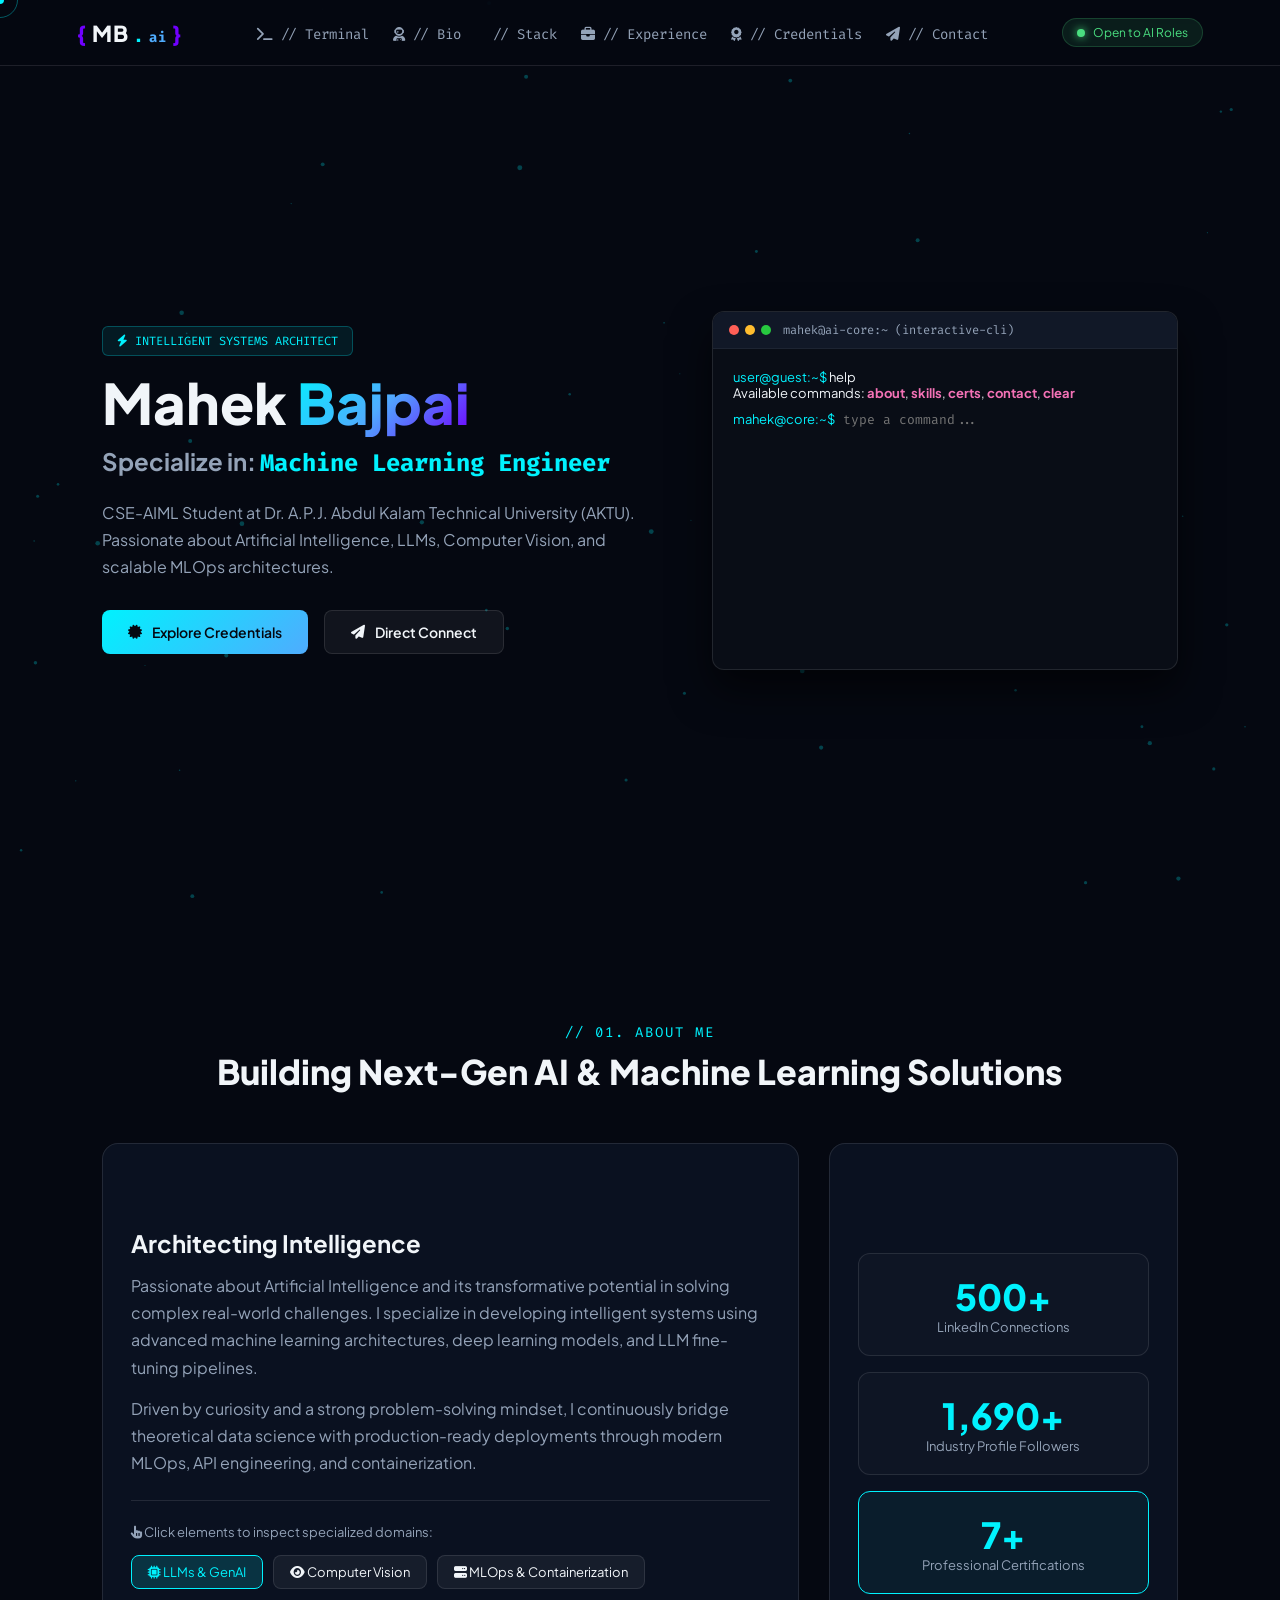
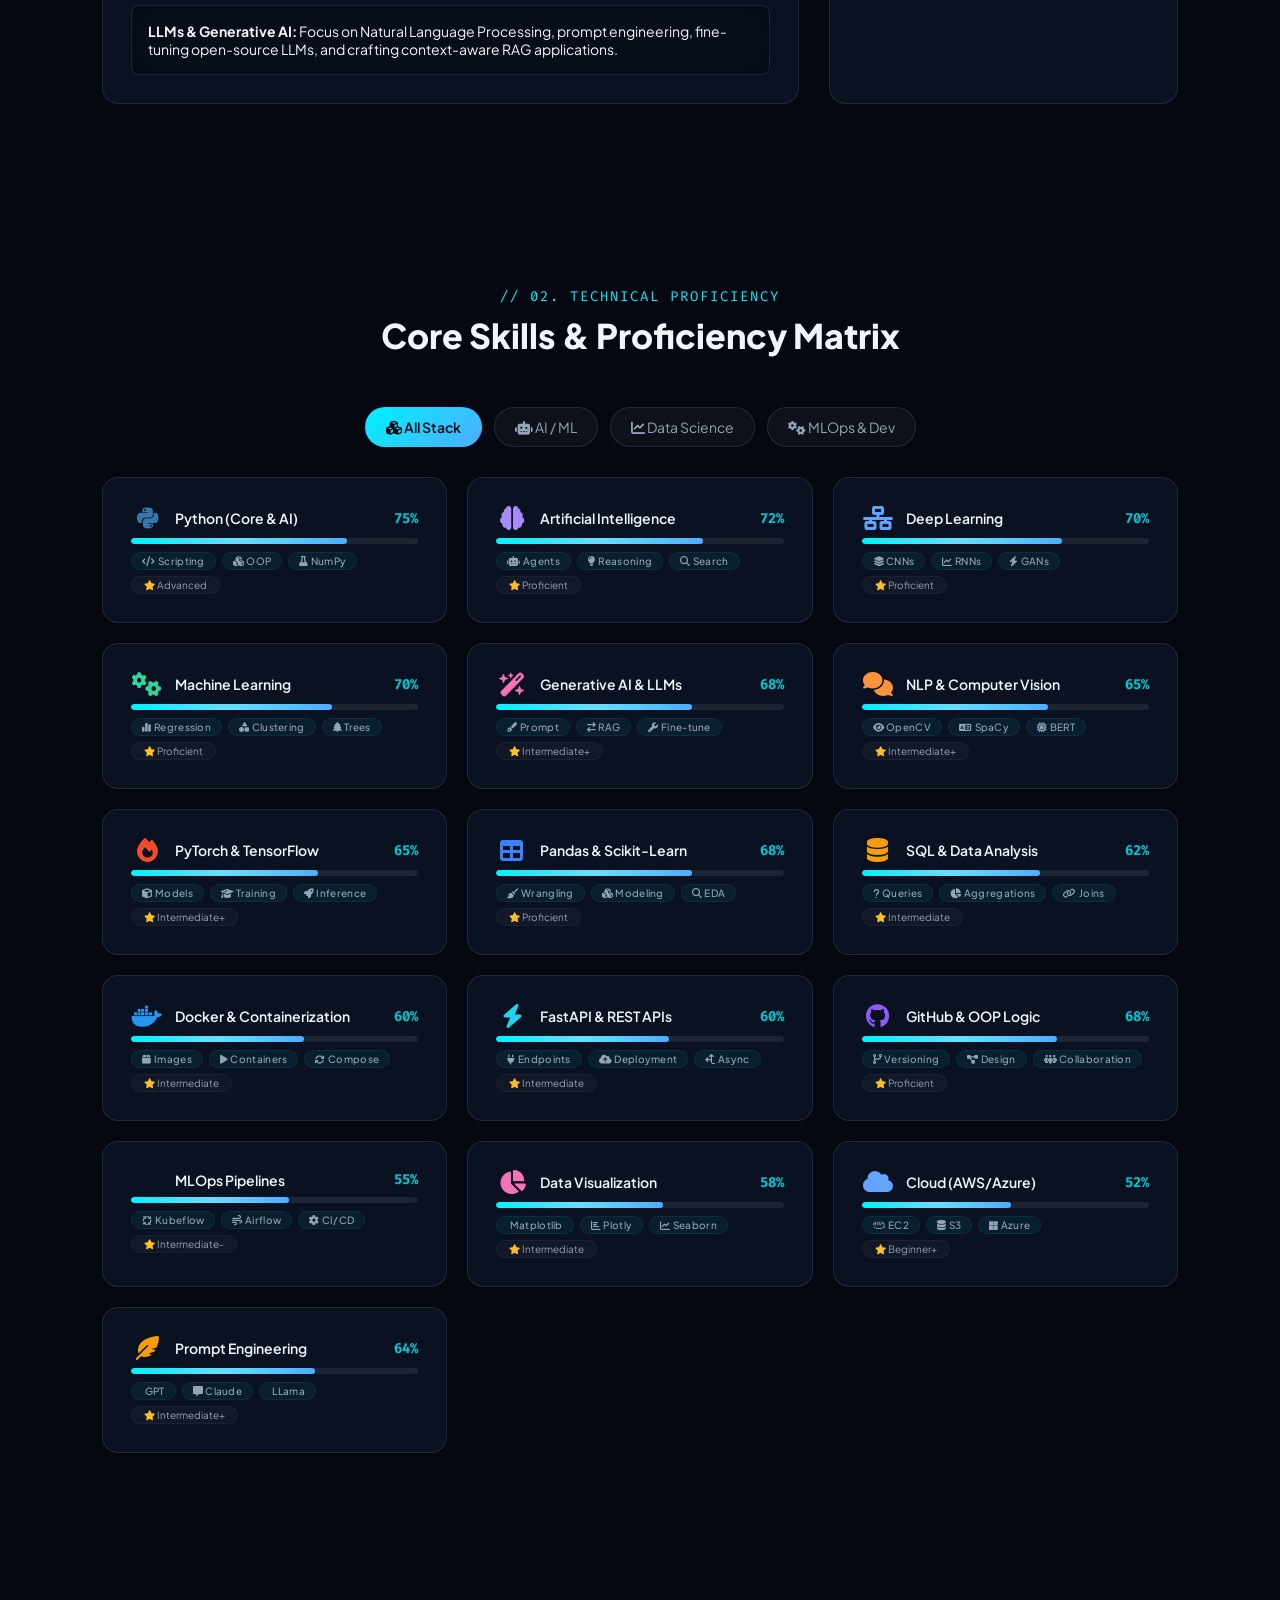
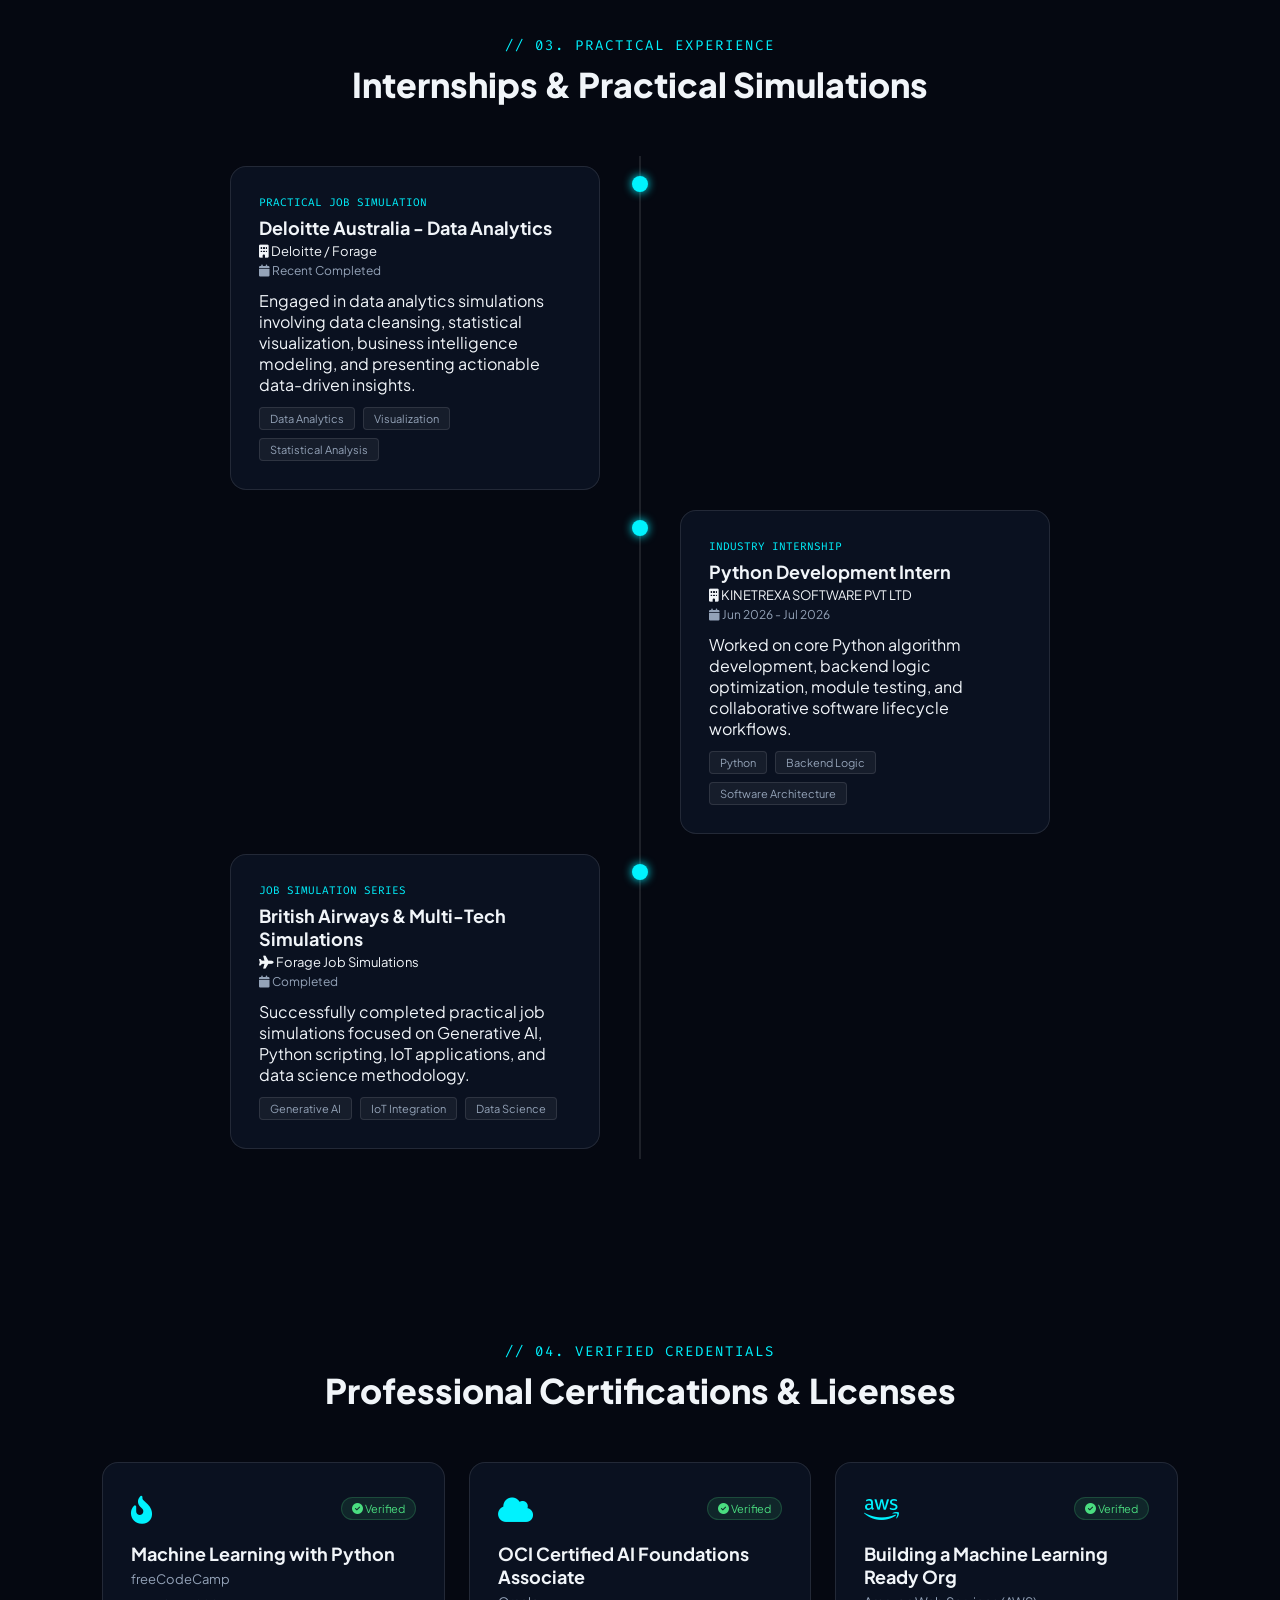
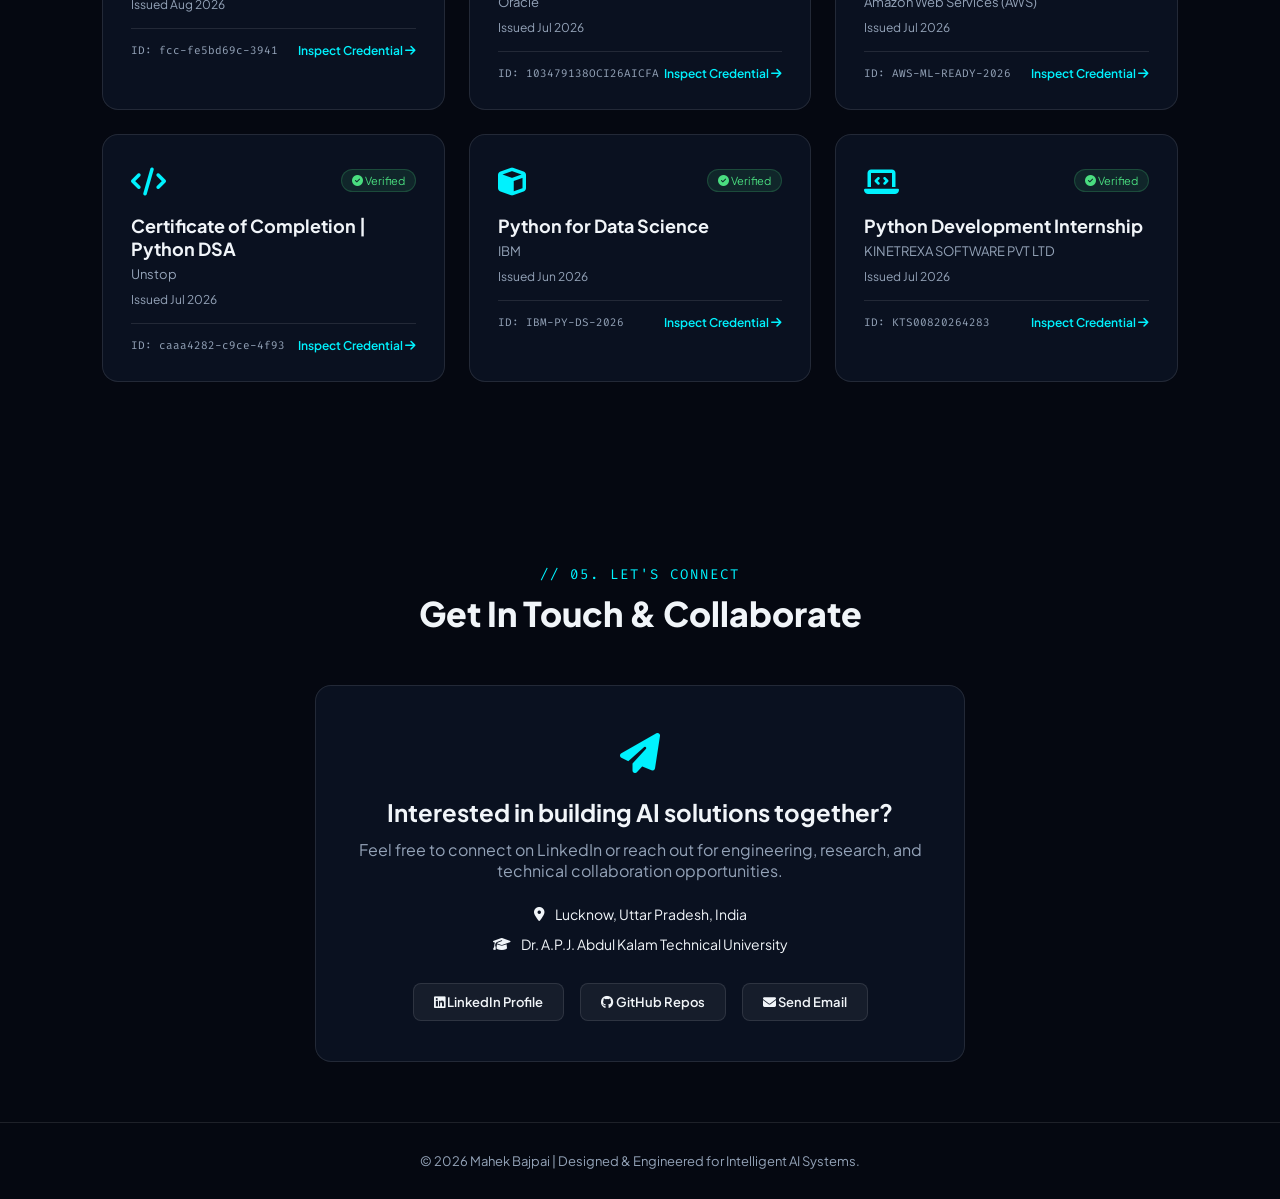
==== commit feb30108: "Update index.html" ====
--- a/index.html
+++ b/index.html
@@ -3,7 +3,7 @@
 <head>
     <meta charset="UTF-8">
     <meta name="viewport" content="width=device-width, initial-scale=1.0">
-    <title>Mahek Bajpai | AI & ML Specialist</title>
+    <title>Mahek Bajpai | AI & ML </title>
     <link rel="stylesheet" href="https://cdnjs.cloudflare.com/ajax/libs/font-awesome/6.4.0/css/all.min.css">
     <link href="https://fonts.googleapis.com/css2?family=Fira+Code:wght@400;500;700&family=Plus+Jakarta+Sans:wght@300;400;600;800&display=swap" rel="stylesheet">
     <style>
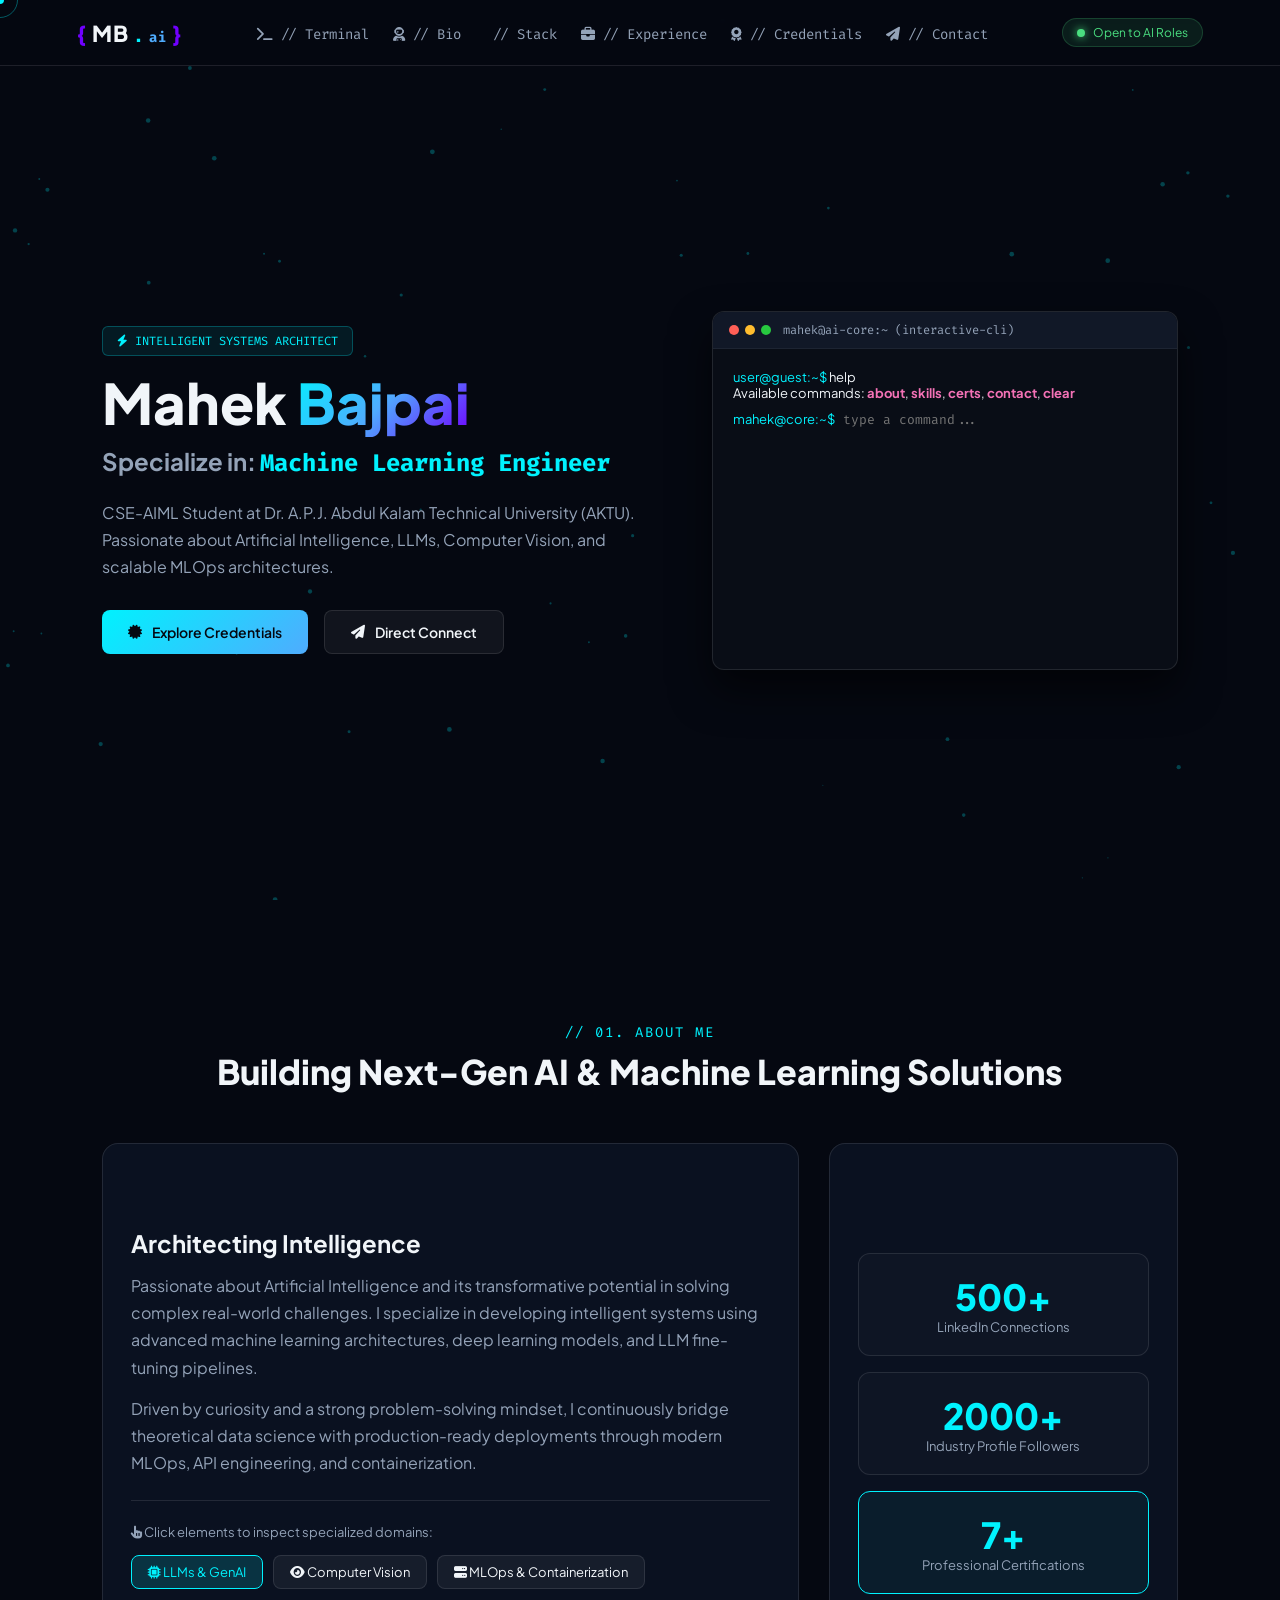
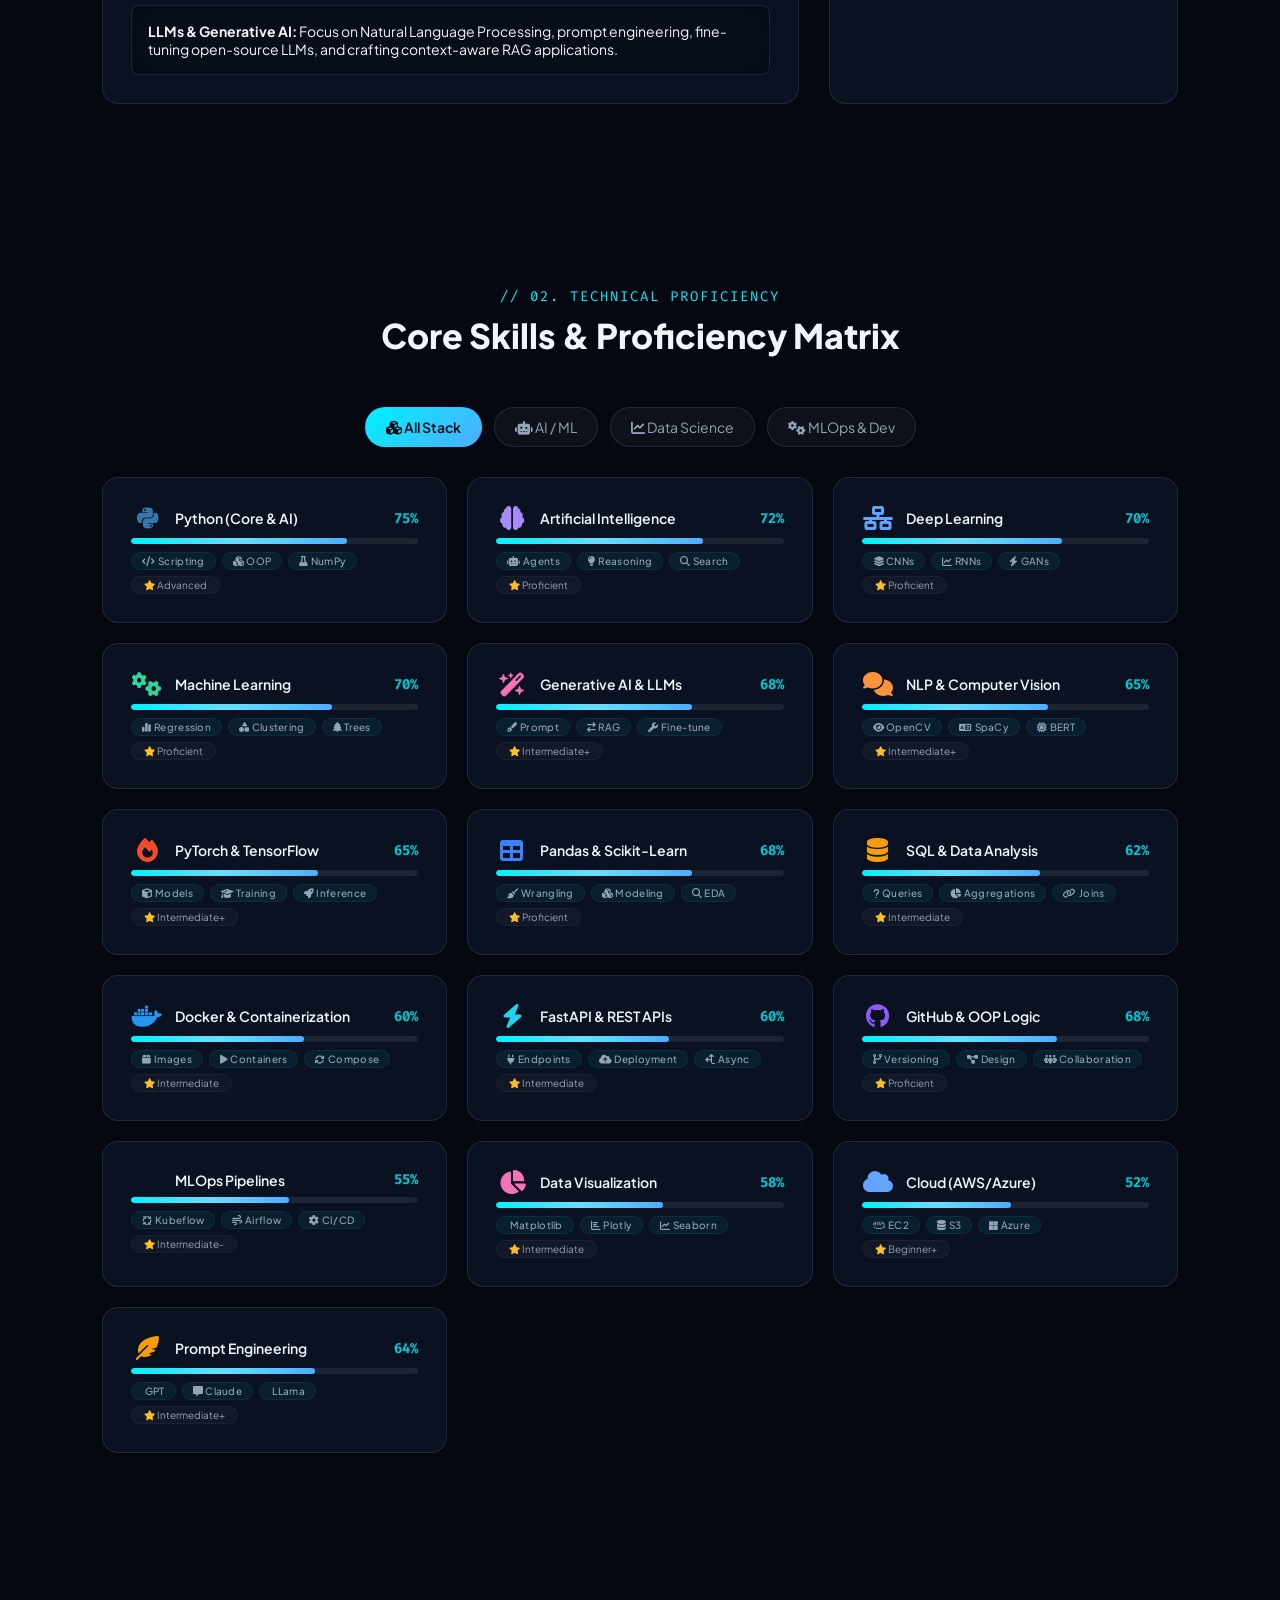
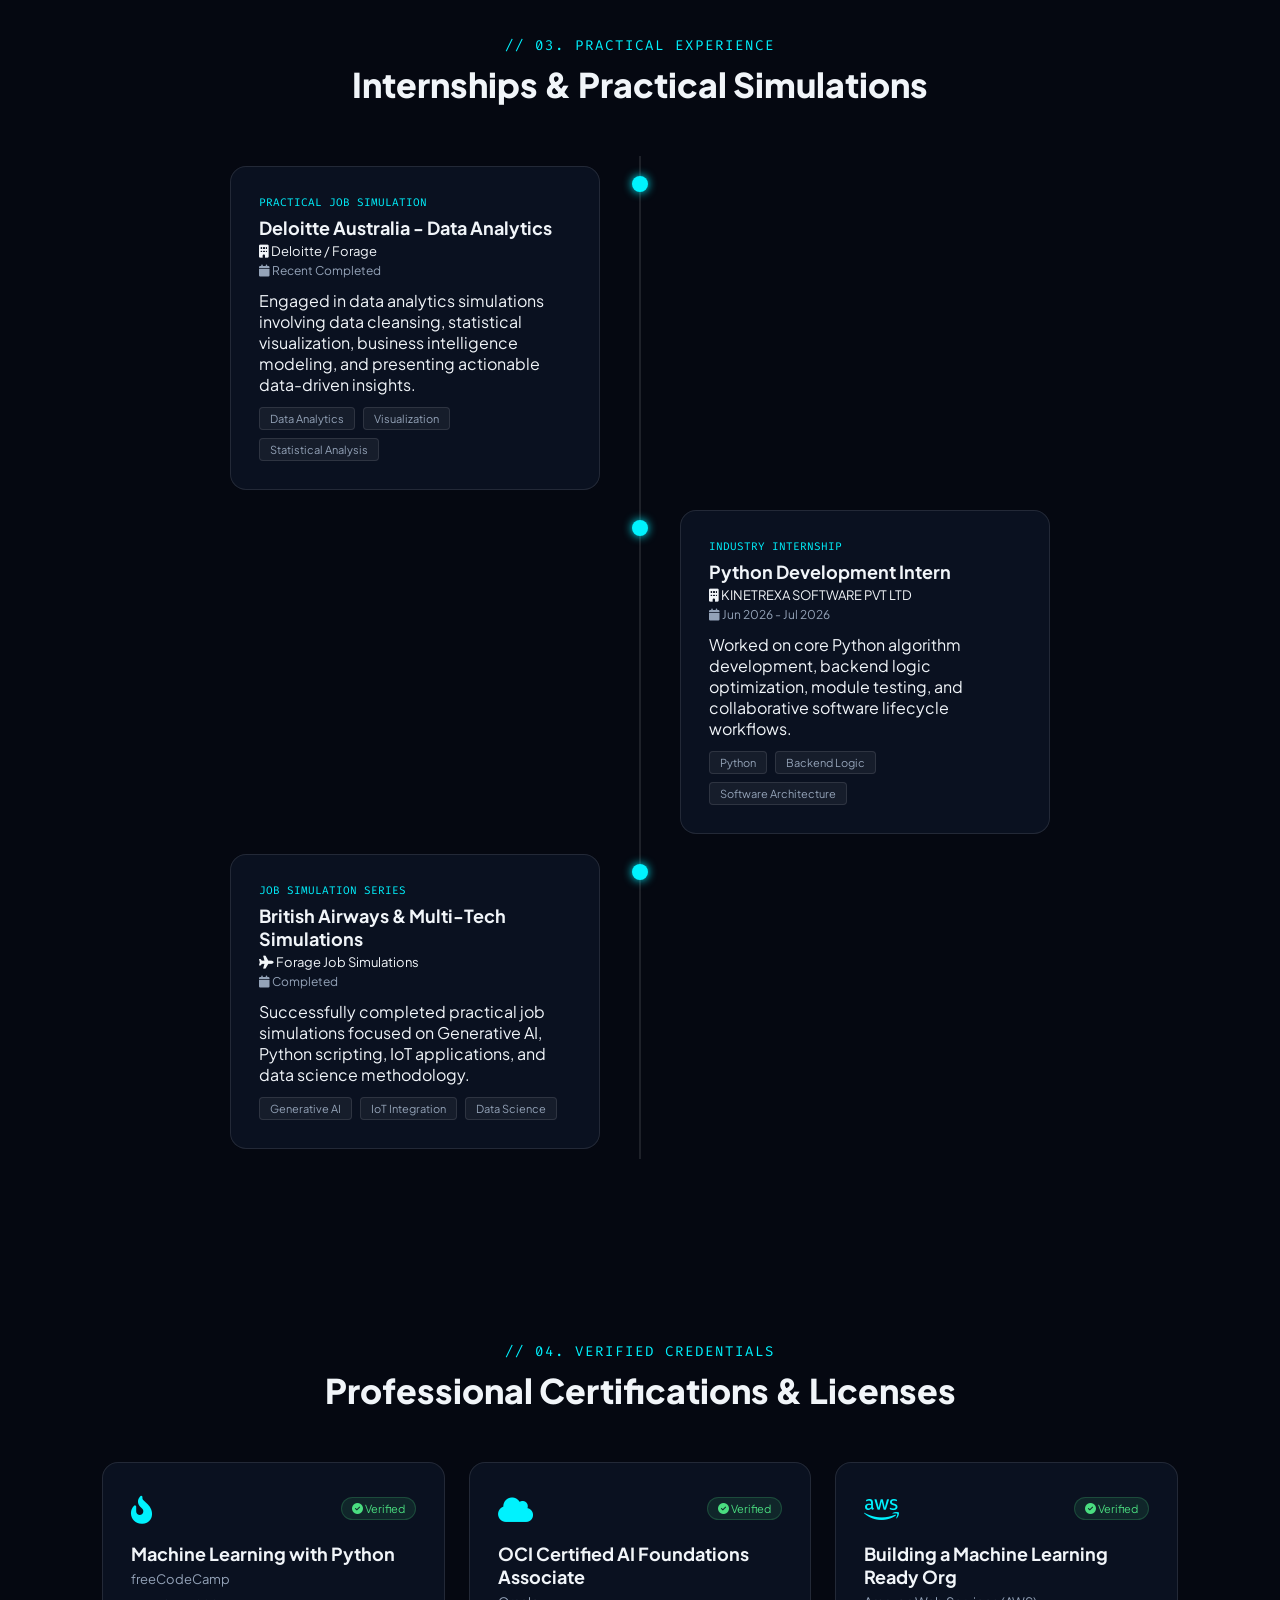
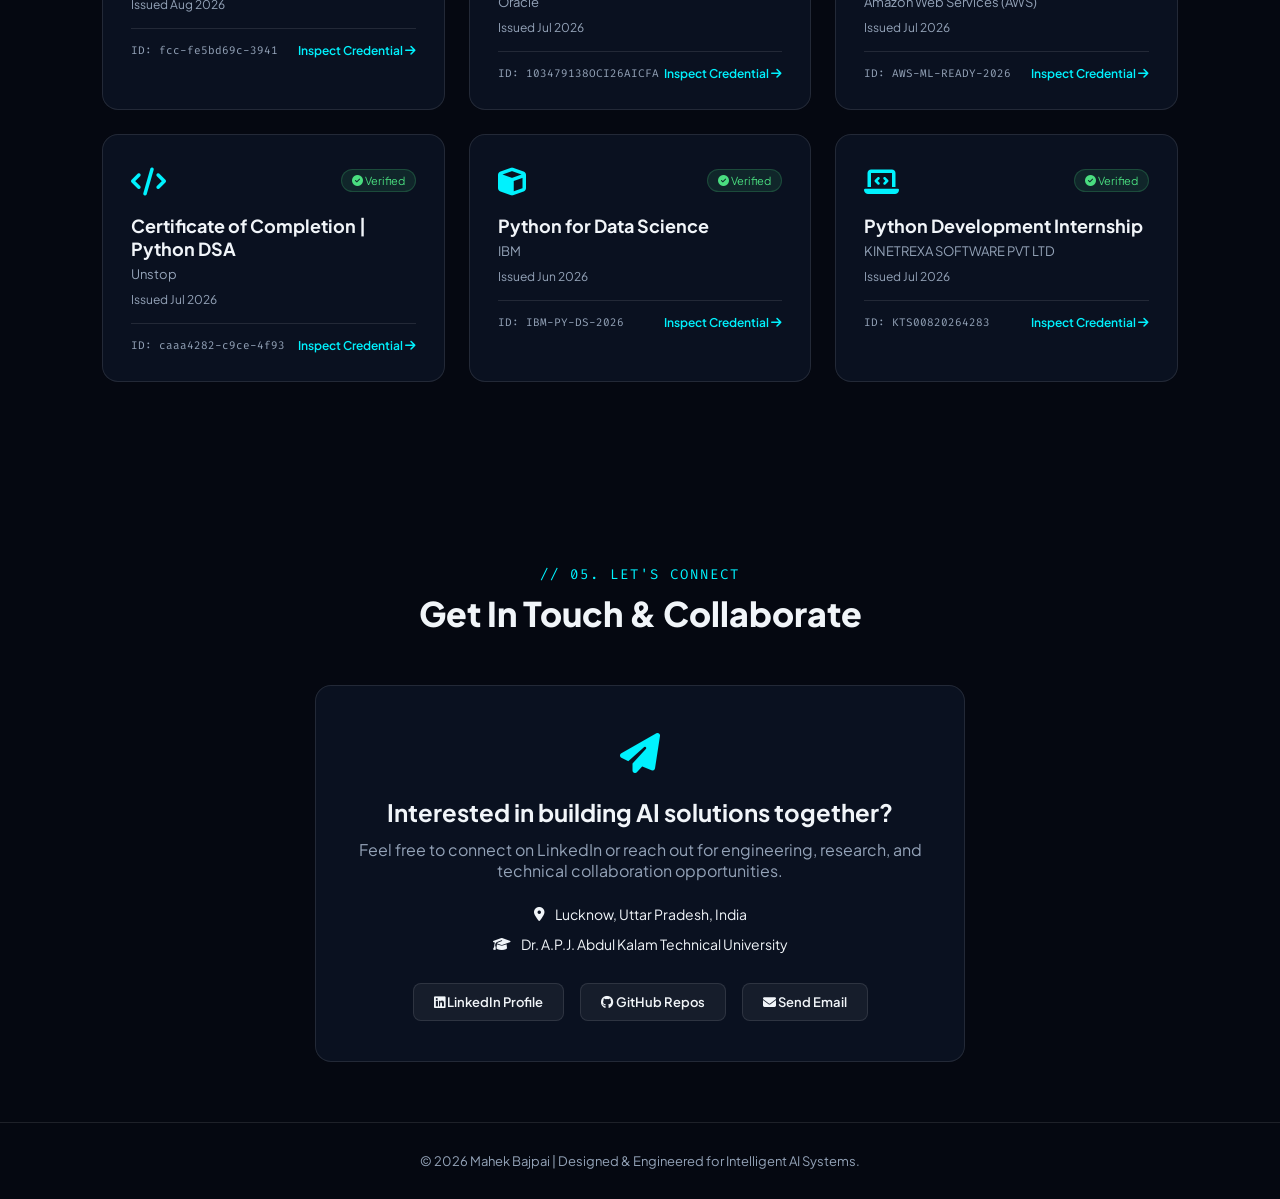
==== commit 14664c38: "Update index.html" ====
--- a/index.html
+++ b/index.html
@@ -975,7 +975,7 @@
                     <div class="stat-label">LinkedIn Connections</div>
                 </div>
                 <div class="mini-stat-box">
-                    <div class="stat-number">1,690+</div>
+                    <div class="stat-number">2000+</div>
                     <div class="stat-label">Industry Profile Followers</div>
                 </div>
                 <div class="mini-stat-box highlight-box">
